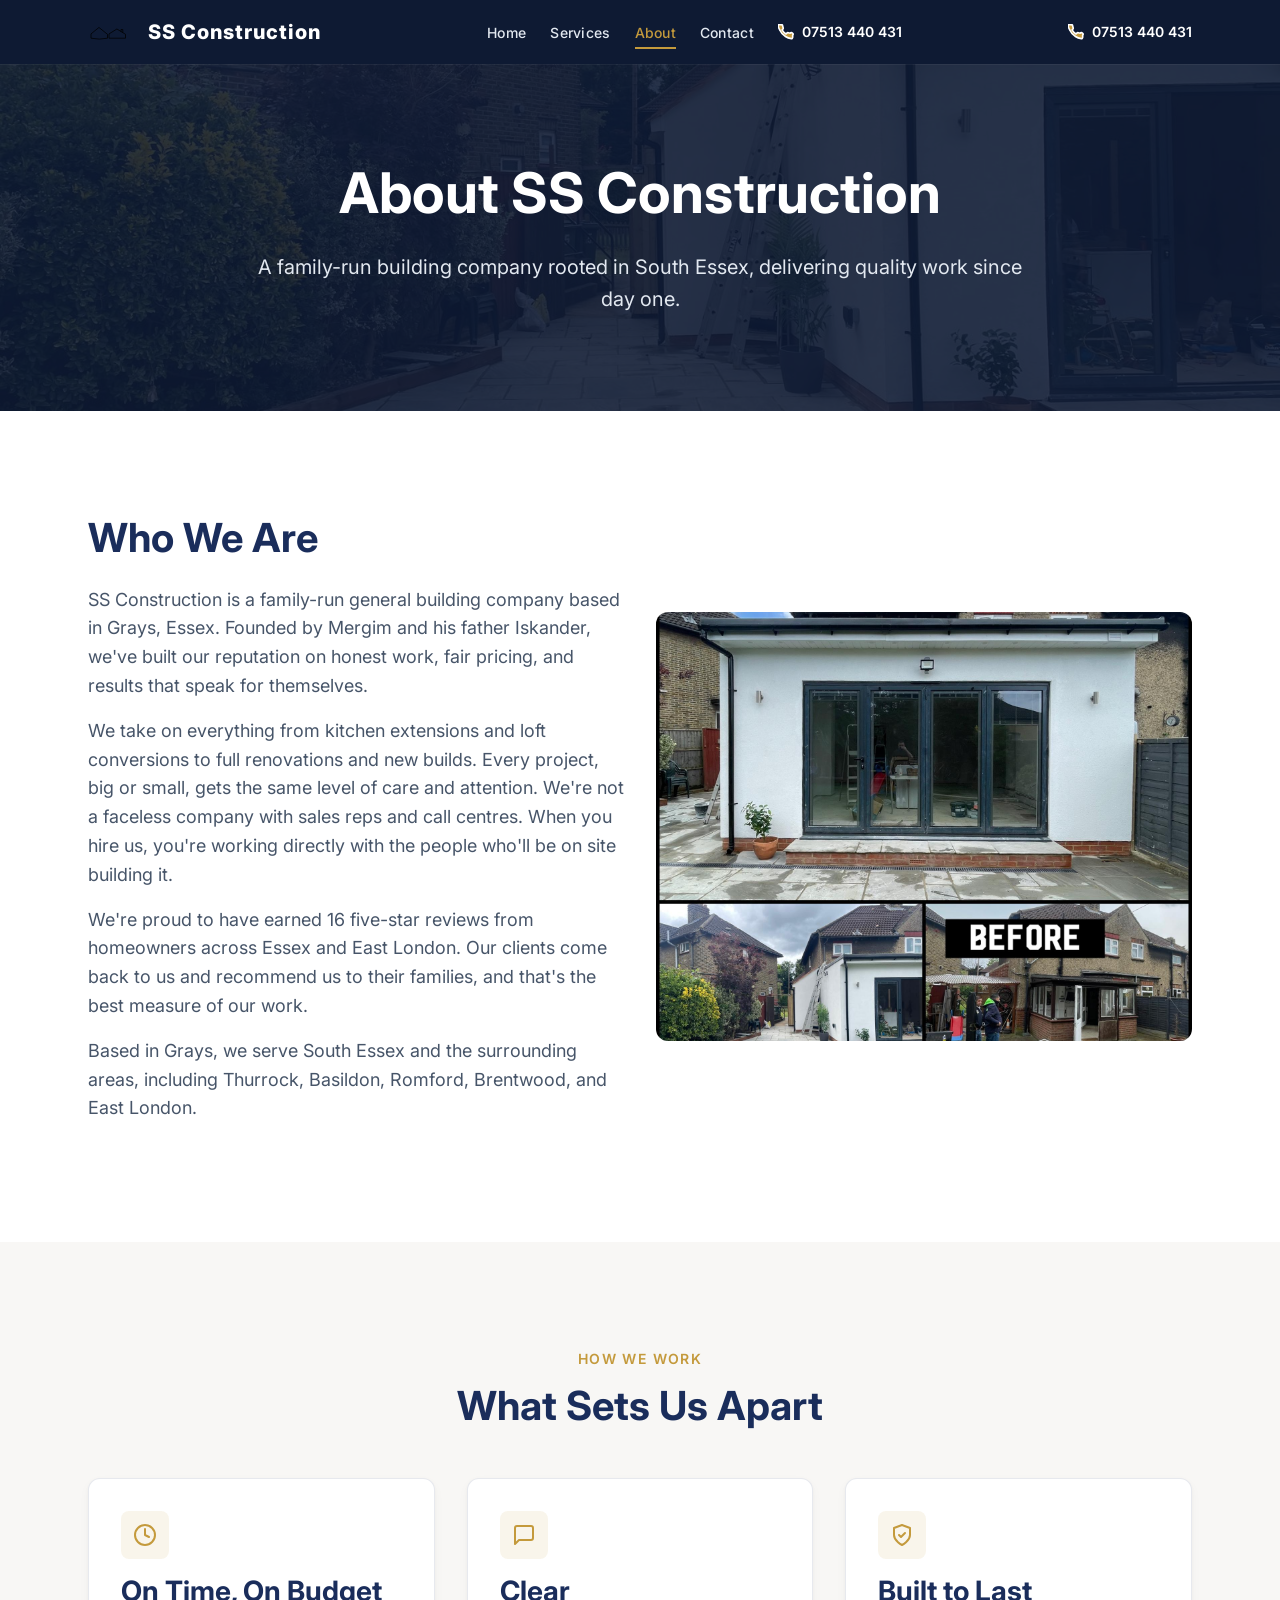
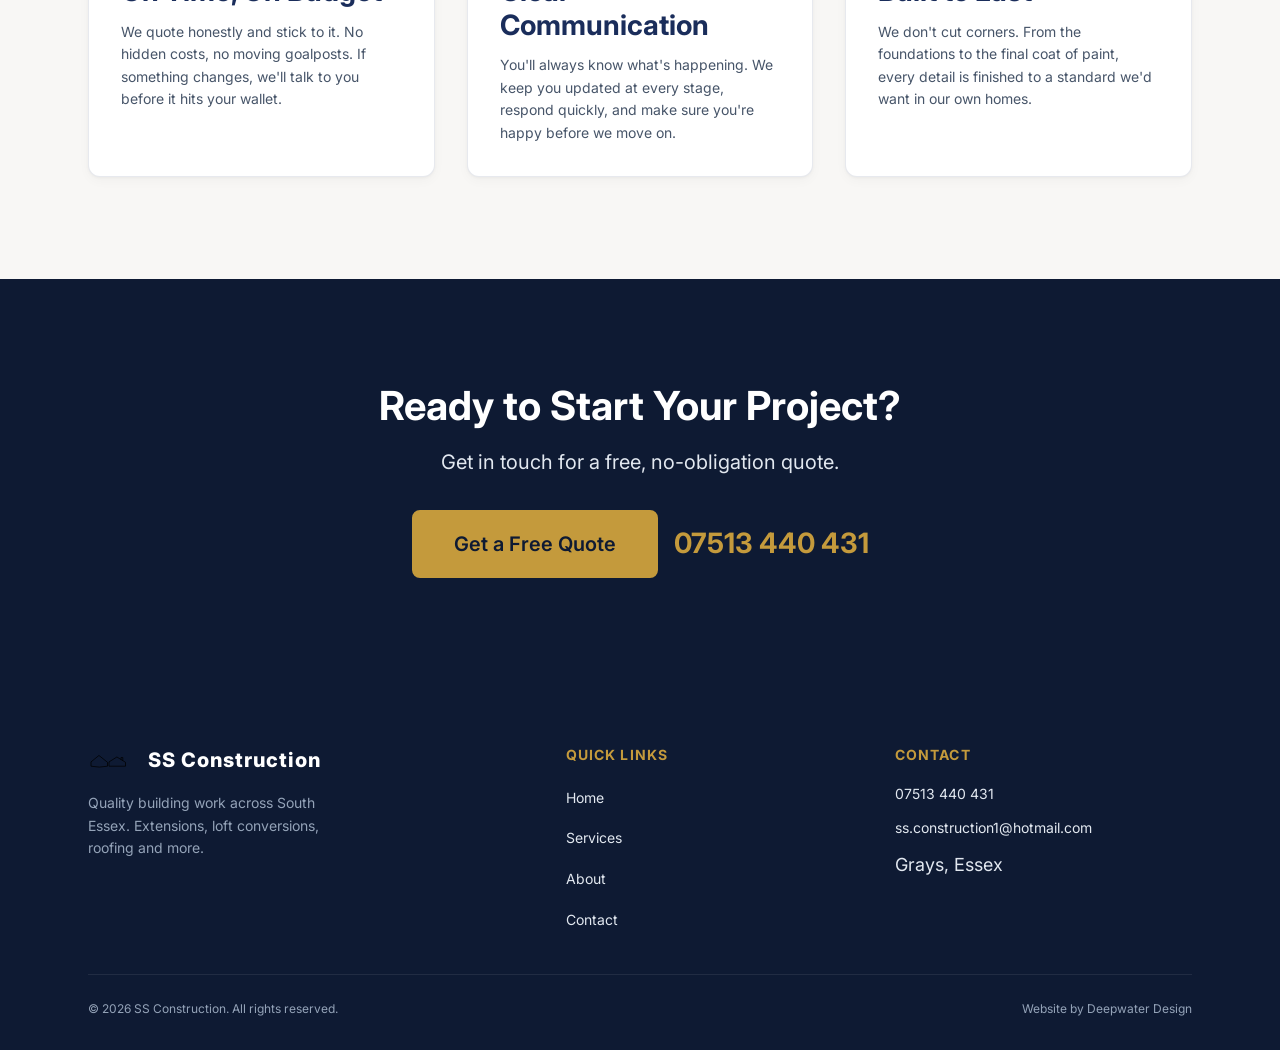
==== about.html @ 6e7bb0b9 "Initial build: SS Construction Business package site 4-page static site (index, services, about, con" ====
<!DOCTYPE html>
<html lang="en">
<head>
  <meta charset="UTF-8">
  <meta name="viewport" content="width=device-width, initial-scale=1">
  <meta name="description" content="About SS Construction. A family-run building company based in Grays, Essex. Extensions, loft conversions, roofing and more across South Essex.">

  <title>About | SS Construction</title>

  <link rel="canonical" href="https://ssc1.co.uk/about.html">

  <!-- Open Graph -->
  <meta property="og:title" content="About | SS Construction">
  <meta property="og:description" content="A family-run building company based in Grays, Essex. Extensions, loft conversions, roofing and more across South Essex.">
  <meta property="og:image" content="https://ssc1.co.uk/images/og-image.jpg">
  <meta property="og:type" content="website">
  <meta property="og:url" content="https://ssc1.co.uk/about.html">

  <!-- Fonts -->
  <link rel="preconnect" href="https://fonts.googleapis.com">
  <link rel="preconnect" href="https://fonts.gstatic.com" crossorigin>
  <link rel="preload" as="style" href="https://fonts.googleapis.com/css2?family=Inter:wght@400;500;600;700;800&display=swap">
  <link rel="stylesheet" href="https://fonts.googleapis.com/css2?family=Inter:wght@400;500;600;700;800&display=swap" media="print" onload="this.media='all'">
  <noscript><link rel="stylesheet" href="https://fonts.googleapis.com/css2?family=Inter:wght@400;500;600;700;800&display=swap"></noscript>

  <!-- Styles -->
  <link rel="stylesheet" href="css/main.css">

  <!-- GA4: Replace G-XXXXXXXXXX with actual measurement ID -->
  <!-- <script async src="https://www.googletagmanager.com/gtag/js?id=G-XXXXXXXXXX"></script>
  <script>
    window.dataLayer = window.dataLayer || [];
    function gtag(){dataLayer.push(arguments);}
    gtag('js', new Date());
    gtag('config', 'G-XXXXXXXXXX');
  </script> -->
</head>
<body>

  <a href="#main-content" class="skip-link">Skip to main content</a>

  <!-- ===== SITE HEADER ===== -->
  <header class="header header--solid">
    <div class="container">
      <div class="header__inner">
        <a href="index.html" class="logo" aria-label="SS Construction — Home">
          <img src="images/logo.svg" alt="" class="logo__icon" width="48" height="48" decoding="async">
          <span class="logo__text">SS Construction</span>
        </a>

        <nav class="nav" aria-label="Primary">
          <ul class="nav__menu" id="primary-nav">
            <li><a href="index.html" class="nav__link">Home</a></li>
            <li><a href="services.html" class="nav__link">Services</a></li>
            <li><a href="about.html" class="nav__link" aria-current="page">About</a></li>
            <li><a href="contact.html" class="nav__link">Contact</a></li>
            <li class="nav__phone--mobile-item">
              <a href="tel:07513440431" class="nav__phone nav__phone--mobile" aria-label="Call SS Construction">
                <svg aria-hidden="true" width="16" height="16" viewBox="0 0 24 24" fill="none" stroke="currentColor" stroke-width="2.5" stroke-linecap="round" stroke-linejoin="round"><path d="M22 16.92v3a2 2 0 01-2.18 2 19.79 19.79 0 01-8.63-3.07A19.5 19.5 0 013.07 9.8a19.79 19.79 0 01-3.07-8.67A2 2 0 012 .99h3a2 2 0 012 1.72c.127.96.361 1.903.7 2.81a2 2 0 01-.45 2.11L6.09 8.91a16 16 0 006 6l1.27-1.27a2 2 0 012.11-.45c.907.339 1.85.573 2.81.7A2 2 0 0122 16.92z"/></svg>
                07513 440 431
              </a>
            </li>
          </ul>
        </nav>

        <a href="tel:07513440431" class="nav__phone" aria-label="Call SS Construction">
          <svg aria-hidden="true" width="16" height="16" viewBox="0 0 24 24" fill="none" stroke="currentColor" stroke-width="2.5" stroke-linecap="round" stroke-linejoin="round"><path d="M22 16.92v3a2 2 0 01-2.18 2 19.79 19.79 0 01-8.63-3.07A19.5 19.5 0 013.07 9.8a19.79 19.79 0 01-3.07-8.67A2 2 0 012 .99h3a2 2 0 012 1.72c.127.96.361 1.903.7 2.81a2 2 0 01-.45 2.11L6.09 8.91a16 16 0 006 6l1.27-1.27a2 2 0 012.11-.45c.907.339 1.85.573 2.81.7A2 2 0 0122 16.92z"/></svg>
          07513 440 431
        </a>

        <button
          class="nav__toggle"
          aria-expanded="false"
          aria-controls="primary-nav"
          aria-label="Open navigation menu"
        >
          <svg aria-hidden="true" focusable="false" width="24" height="24" viewBox="0 0 24 24">
            <rect y="4"  width="24" height="2" fill="currentColor" rx="1"/>
            <rect y="11" width="24" height="2" fill="currentColor" rx="1"/>
            <rect y="18" width="24" height="2" fill="currentColor" rx="1"/>
          </svg>
        </button>
      </div>
    </div>

    <!-- Mobile overlay -->
    <div class="nav__overlay" aria-hidden="true"></div>
  </header>

  <!-- ===== MAIN CONTENT ===== -->
  <main id="main-content">

    <!-- ===== PAGE HERO ===== -->
    <section class="hero hero--page" style="background-image:url('images/rear-extension.jpg')" aria-labelledby="about-hero-heading">
      <div class="container">
        <div class="hero__content">
          <h1 id="about-hero-heading">About SS Construction</h1>
          <p class="hero__text">A family-run building company rooted in South Essex, delivering quality work since day one.</p>
        </div>
      </div>
    </section>

    <!-- ===== STORY ===== -->
    <section class="section" aria-labelledby="story-heading">
      <div class="container">
        <div class="about-grid">
          <div class="about-grid__text">
            <h2 id="story-heading" data-reveal>Who We Are</h2>
            <!-- PLACEHOLDER COPY: Refine with client once approved -->
            <p>SS Construction is a family-run general building company based in Grays, Essex. Founded by Mergim and his father Iskander, we've built our reputation on honest work, fair pricing, and results that speak for themselves.</p>
            <p>We take on everything from kitchen extensions and loft conversions to full renovations and new builds. Every project, big or small, gets the same level of care and attention. We're not a faceless company with sales reps and call centres. When you hire us, you're working directly with the people who'll be on site building it.</p>
            <p>We're proud to have earned 16 five-star reviews from homeowners across Essex and East London. Our clients come back to us and recommend us to their families, and that's the best measure of our work.</p>
            <p>Based in Grays, we serve South Essex and the surrounding areas, including Thurrock, Basildon, Romford, Brentwood, and East London.</p>
            <!-- END PLACEHOLDER COPY -->
          </div>

          <div class="about-grid__image" data-reveal>
            <img
              src="images/extension-bifold.jpg"
              alt="Rear extension with bifold doors built by SS Construction"
              width="800"
              height="640"
              loading="lazy"
              decoding="async"
            >
          </div>
        </div>
      </div>
    </section>

    <!-- ===== VALUES ===== -->
    <section class="section section--alt" aria-labelledby="values-heading">
      <div class="container">
        <div class="section__header">
          <span class="section__label">How We Work</span>
          <h2 id="values-heading" data-reveal>What Sets Us Apart</h2>
        </div>
        <div class="grid grid--3" data-reveal>
          <!-- Card 1: On Time, On Budget -->
          <div class="card">
            <div class="card__icon">
              <!-- Clock SVG -->
              <svg aria-hidden="true" focusable="false" viewBox="0 0 24 24" fill="none" stroke="currentColor" stroke-width="2" stroke-linecap="round" stroke-linejoin="round">
                <circle cx="12" cy="12" r="10"/>
                <path d="M12 6v6l4 2"/>
              </svg>
            </div>
            <h3>On Time, On Budget</h3>
            <!-- PLACEHOLDER COPY: Refine with client once approved -->
            <p>We quote honestly and stick to it. No hidden costs, no moving goalposts. If something changes, we'll talk to you before it hits your wallet.</p>
            <!-- END PLACEHOLDER COPY -->
          </div>

          <!-- Card 2: Clear Communication -->
          <div class="card">
            <div class="card__icon">
              <!-- Chat bubble SVG -->
              <svg aria-hidden="true" focusable="false" viewBox="0 0 24 24" fill="none" stroke="currentColor" stroke-width="2" stroke-linecap="round" stroke-linejoin="round">
                <path d="M21 15a2 2 0 01-2 2H7l-4 4V5a2 2 0 012-2h14a2 2 0 012 2z"/>
              </svg>
            </div>
            <h3>Clear Communication</h3>
            <!-- PLACEHOLDER COPY: Refine with client once approved -->
            <p>You'll always know what's happening. We keep you updated at every stage, respond quickly, and make sure you're happy before we move on.</p>
            <!-- END PLACEHOLDER COPY -->
          </div>

          <!-- Card 3: Built to Last -->
          <div class="card">
            <div class="card__icon">
              <!-- Shield/check SVG -->
              <svg aria-hidden="true" focusable="false" viewBox="0 0 24 24" fill="none" stroke="currentColor" stroke-width="2" stroke-linecap="round" stroke-linejoin="round">
                <path d="M12 22s8-4 8-10V5l-8-3-8 3v7c0 6 8 10 8 10z"/>
                <path d="M9 12l2 2 4-4"/>
              </svg>
            </div>
            <h3>Built to Last</h3>
            <!-- PLACEHOLDER COPY: Refine with client once approved -->
            <p>We don't cut corners. From the foundations to the final coat of paint, every detail is finished to a standard we'd want in our own homes.</p>
            <!-- END PLACEHOLDER COPY -->
          </div>
        </div>
      </div>
    </section>

    <!-- ===== CTA BAND ===== -->
    <section class="cta-band" aria-labelledby="about-cta-heading">
      <div class="container">
        <h2 id="about-cta-heading" data-reveal>Ready to Start Your Project?</h2>
        <p>Get in touch for a free, no-obligation quote.</p>
        <div class="cta-band__actions">
          <a href="contact.html" class="button button--accent button--lg">Get a Free Quote</a>
          <a href="tel:07513440431" class="cta-band__phone" aria-label="Call SS Construction">07513 440 431</a>
        </div>
      </div>
    </section>

  </main>

  <!-- ===== SITE FOOTER ===== -->
  <footer class="footer">
    <div class="container">
      <div class="footer__grid">
        <div class="footer__brand">
          <a href="index.html" class="logo" aria-label="SS Construction — Home">
            <img src="images/logo.svg" alt="" class="logo__icon" width="48" height="48" decoding="async">
            <span class="logo__text">SS Construction</span>
          </a>
          <p>Quality building work across South Essex. Extensions, loft conversions, roofing and more.</p>
        </div>

        <div>
          <p class="footer__heading">Quick Links</p>
          <nav aria-label="Footer quick links">
            <ul class="footer__links">
              <li><a href="index.html">Home</a></li>
              <li><a href="services.html">Services</a></li>
              <li><a href="about.html">About</a></li>
              <li><a href="contact.html">Contact</a></li>
            </ul>
          </nav>
        </div>

        <div>
          <p class="footer__heading">Contact</p>
          <address>
            <a href="tel:07513440431">07513 440 431</a>
            <a href="mailto:ss.construction1@hotmail.com">ss.construction1@hotmail.com</a>
            <span>Grays, Essex</span>
          </address>
        </div>
      </div>

      <div class="footer__bottom">
        <p>&copy; <time datetime="2026">2026</time> SS Construction. All rights reserved.</p>
        <p>Website by <a href="https://deepwaterdesign.co.uk" target="_blank" rel="noopener">Deepwater Design</a></p>
      </div>
    </div>
  </footer>

  <script type="module" src="js/nav.js"></script>
  <script type="module" src="js/reveal.js"></script>
  <script type="module" src="js/tracking.js"></script>

</body>
</html>
---- css/main.css ----
@layer reset, base, layout, components, utilities;

/* ============================================
   SS Construction — ssc1.co.uk
   Built by Deepwater Design
   Colour palette: navy blue, warm gold, white
   ============================================ */

/* ---------- RESET ---------- */
@layer reset {
  *, *::before, *::after { box-sizing: border-box; }
  * { margin: 0; padding: 0; }
  img, picture, video, svg { display: block; max-width: 100%; }
  input, button, textarea, select { font: inherit; }
  button { cursor: pointer; }
  ul[role="list"] { list-style: none; }
}

/* ---------- BASE ---------- */
@layer base {
  :root {
    /* Brand — navy & gold from client imagery */
    --color-brand-primary:    #1a2d5b;
    --color-brand-accent:     #c49a3c;
    --color-brand-secondary:  #243d6e;

    /* Backgrounds */
    --color-bg:               #ffffff;
    --color-bg-subtle:        #f8f7f5;
    --color-bg-muted:         #f0eeeb;
    --color-bg-dark:          #0e1a33;

    /* Text */
    --color-text:             #0f172a;
    --color-text-muted:       #475569;
    --color-text-subtle:      #94a3b8;
    --color-text-on-dark:     #e2e8f0;
    --color-heading:          #1a2d5b;

    /* UI */
    --color-border:           rgba(26, 45, 91, 0.1);
    --color-border-strong:    rgba(26, 45, 91, 0.2);
    --color-accent:           #c49a3c;
    --color-accent-hover:     #b08832;
    --color-focus-ring:       #c49a3c;
    --color-success:          #15803d;
    --color-error:            #b91c1c;

    /* Spacing — 8pt scale */
    --space-1:  0.25rem;  --space-2:  0.5rem;
    --space-3:  0.75rem;  --space-4:  1rem;
    --space-5:  1.25rem;  --space-6:  1.5rem;
    --space-8:  2rem;     --space-10: 2.5rem;
    --space-12: 3rem;     --space-16: 4rem;
    --space-20: 5rem;     --space-24: 6rem;
    --space-32: 8rem;
    --section-padding: clamp(var(--space-16), 8vw, var(--space-32));

    /* Typography — fluid scale */
    --text-display: clamp(2.5rem, 5vw + 1rem,   4.5rem);
    --text-h1:      clamp(2rem,   4vw + 0.75rem, 3.5rem);
    --text-h2:      clamp(1.5rem, 3vw + 0.5rem,  2.5rem);
    --text-h3:      clamp(1.25rem,2vw + 0.4rem,  1.75rem);
    --text-h4:      clamp(1.1rem, 1vw + 0.5rem,  1.25rem);
    --text-body:    clamp(1rem,   0.5vw + 0.875rem, 1.125rem);
    --text-small:   0.875rem;
    --text-xs:      0.75rem;

    --leading-tight:  1.2;
    --leading-normal: 1.6;

    /* Shape */
    --radius-sm:   0.25rem;
    --radius-md:   0.5rem;
    --radius-lg:   0.75rem;
    --radius-pill: 9999px;

    /* Layout */
    --container-max:   72rem;
    --container-prose: 65ch;
  }

  html {
    scroll-behavior: smooth;
    -webkit-text-size-adjust: 100%;
  }

  body {
    font-family: 'Inter', system-ui, -apple-system, sans-serif;
    font-size: var(--text-body);
    line-height: var(--leading-normal);
    color: var(--color-text);
    background-color: var(--color-bg);
    -webkit-font-smoothing: antialiased;
    -moz-osx-font-smoothing: grayscale;
  }

  h1, h2, h3, h4, h5, h6 {
    color: var(--color-heading);
    line-height: var(--leading-tight);
    font-weight: 700;
  }

  h1 { font-size: var(--text-h1); }
  h2 { font-size: var(--text-h2); }
  h3 { font-size: var(--text-h3); }
  h4 { font-size: var(--text-h4); }

  a {
    color: var(--color-brand-accent);
    text-decoration: none;
    transition: color 0.2s ease;
  }

  a:hover { color: var(--color-accent-hover); }

  a:focus-visible,
  button:focus-visible,
  input:focus-visible,
  select:focus-visible,
  textarea:focus-visible {
    outline: 2px solid var(--color-focus-ring);
    outline-offset: 2px;
  }

  ::selection {
    background-color: var(--color-brand-accent);
    color: var(--color-bg-dark);
  }
}

/* ---------- LAYOUT ---------- */
@layer layout {
  .container {
    width: 100%;
    max-width: var(--container-max);
    margin-inline: auto;
    padding-inline: var(--space-6);
  }

  .grid {
    display: grid;
    gap: var(--space-8);
  }

  .grid--2 {
    grid-template-columns: 1fr;
  }

  .grid--3 {
    grid-template-columns: 1fr;
  }

  .grid--auto {
    grid-template-columns: repeat(auto-fit, minmax(220px, 1fr));
  }

  @media (width >= 48rem) {
    .grid--2 {
      grid-template-columns: 1fr 1fr;
    }

    .grid--3 {
      grid-template-columns: repeat(3, 1fr);
    }
  }
}

/* ---------- COMPONENTS ---------- */
@layer components {

  /* --- Skip link --- */
  .skip-link {
    position: absolute;
    top: -100%;
    left: var(--space-4);
    background: var(--color-brand-accent);
    color: var(--color-bg-dark);
    padding: var(--space-2) var(--space-4);
    border-radius: var(--radius-md);
    font-weight: 600;
    z-index: 1000;
  }

  .skip-link:focus {
    top: var(--space-4);
  }

  /* --- Header / Nav --- */
  .header {
    position: fixed;
    top: 0;
    left: 0;
    right: 0;
    z-index: 100;
    transition: background-color 0.3s ease, box-shadow 0.3s ease;
  }

  .header--solid {
    background-color: var(--color-bg-dark);
    box-shadow: 0 1px 0 rgba(255, 255, 255, 0.05);
  }

  .header--transparent {
    background-color: transparent;
  }

  .header--transparent.is-scrolled,
  .header--transparent:has(.nav__menu.is-open) {
    background-color: var(--color-bg-dark);
    box-shadow: 0 1px 0 rgba(255, 255, 255, 0.05);
  }

  .header__inner {
    display: flex;
    align-items: center;
    justify-content: space-between;
    padding-block: var(--space-4);
    gap: var(--space-6);
  }

  .logo {
    display: flex;
    align-items: center;
    gap: var(--space-3);
    color: var(--color-bg);
    text-decoration: none;
    flex-shrink: 0;
  }

  .logo__icon {
    width: 3rem;
    height: auto;
    color: var(--color-brand-accent);
  }

  .logo__text {
    font-size: var(--text-h4);
    font-weight: 800;
    letter-spacing: 0.05em;
    color: var(--color-bg);
    white-space: nowrap;
  }

  .nav {
    display: flex;
    align-items: center;
    gap: var(--space-6);
  }

  .nav__menu {
    display: flex;
    align-items: center;
    gap: var(--space-6);
  }

  .nav__menu li { list-style: none; }

  .nav__link {
    color: var(--color-text-on-dark);
    font-size: var(--text-small);
    font-weight: 500;
    letter-spacing: 0.02em;
    padding: var(--space-2) 0;
    position: relative;
    text-decoration: none;
    transition: color 0.2s ease;
  }

  .nav__link::after {
    content: '';
    position: absolute;
    bottom: 0;
    left: 0;
    width: 0;
    height: 2px;
    background-color: var(--color-brand-accent);
    transition: width 0.3s ease;
  }

  .nav__link:hover,
  .nav__link[aria-current="page"] {
    color: var(--color-brand-accent);
  }

  .nav__link:hover::after,
  .nav__link[aria-current="page"]::after {
    width: 100%;
  }

  .nav__phone {
    display: none;
    color: var(--color-bg);
    font-weight: 600;
    font-size: var(--text-small);
    text-decoration: none;
    white-space: nowrap;
  }

  @media (width >= 48rem) {
    .nav__phone { display: flex; align-items: center; gap: var(--space-2); }
  }

  .nav__phone svg {
    width: 1rem;
    height: 1rem;
    fill: var(--color-brand-accent);
  }

  .nav__toggle {
    display: flex;
    align-items: center;
    justify-content: center;
    background: none;
    border: none;
    color: var(--color-bg);
    padding: var(--space-2);
    cursor: pointer;
  }

  .nav__toggle svg {
    width: 1.5rem;
    height: 1.5rem;
  }

  @media (width >= 48rem) {
    .nav__toggle { display: none; }
  }

  @media (width < 48rem) {
    .nav__menu {
      position: fixed;
      top: 0;
      right: 0;
      bottom: 0;
      width: min(80vw, 20rem);
      flex-direction: column;
      align-items: flex-start;
      background-color: var(--color-bg-dark);
      padding: var(--space-20) var(--space-8) var(--space-8);
      gap: var(--space-4);
      transform: translateX(100%);
      transition: transform 0.3s ease;
      box-shadow: -4px 0 24px rgba(0, 0, 0, 0.3);
      z-index: 99;
    }

    .nav__menu.is-open {
      transform: translateX(0);
    }

    .nav__link {
      font-size: var(--text-body);
      padding: var(--space-3) 0;
    }

    .nav__menu .nav__phone--mobile {
      display: flex;
      align-items: center;
      gap: var(--space-2);
      color: var(--color-brand-accent);
      font-weight: 600;
      margin-top: auto;
      text-decoration: none;
    }
  }

  .nav__overlay {
    position: fixed;
    inset: 0;
    background-color: rgba(0, 0, 0, 0.5);
    z-index: 98;
    opacity: 0;
    visibility: hidden;
    transition: opacity 0.3s ease, visibility 0.3s ease;
  }

  .nav__overlay.is-visible {
    opacity: 1;
    visibility: visible;
  }

  /* --- Buttons --- */
  .button {
    display: inline-flex;
    align-items: center;
    justify-content: center;
    gap: var(--space-2);
    padding: var(--space-3) var(--space-8);
    font-size: var(--text-body);
    font-weight: 600;
    border: 2px solid transparent;
    border-radius: var(--radius-md);
    text-decoration: none;
    transition: background-color 0.2s ease, color 0.2s ease, border-color 0.2s ease, transform 0.1s ease;
    white-space: nowrap;
  }

  .button:active {
    transform: scale(0.98);
  }

  .button--accent {
    background-color: var(--color-brand-accent);
    color: var(--color-bg-dark);
    border-color: var(--color-brand-accent);
  }

  .button--accent:hover {
    background-color: var(--color-accent-hover);
    border-color: var(--color-accent-hover);
    color: var(--color-bg-dark);
  }

  .button--outline {
    background-color: transparent;
    color: var(--color-bg);
    border-color: var(--color-bg);
  }

  .button--outline:hover {
    background-color: var(--color-bg);
    color: var(--color-bg-dark);
  }

  .button--outline-dark {
    background-color: transparent;
    color: var(--color-brand-primary);
    border-color: var(--color-brand-primary);
  }

  .button--outline-dark:hover {
    background-color: var(--color-brand-primary);
    color: var(--color-bg);
  }

  .button--full {
    width: 100%;
  }

  .button--lg {
    padding: var(--space-4) var(--space-10);
    font-size: var(--text-h4);
  }

  /* --- Hero --- */
  .hero {
    position: relative;
    padding: calc(var(--space-32) + var(--space-16)) 0 var(--space-32);
    background-color: var(--color-bg-dark);
    background-size: cover;
    background-position: center;
    overflow: hidden;
  }

  .hero::before {
    content: '';
    position: absolute;
    inset: 0;
    background: linear-gradient(
      to right,
      rgba(14, 26, 51, 0.92) 0%,
      rgba(14, 26, 51, 0.75) 50%,
      rgba(14, 26, 51, 0.5) 100%
    );
    z-index: 1;
  }

  .hero__content {
    position: relative;
    z-index: 2;
    max-width: 38rem;
  }

  .hero__label {
    display: inline-block;
    font-size: var(--text-small);
    font-weight: 600;
    letter-spacing: 0.1em;
    text-transform: uppercase;
    color: var(--color-brand-accent);
    margin-bottom: var(--space-4);
  }

  .hero h1 {
    color: var(--color-bg);
    margin-bottom: var(--space-6);
  }

  .hero__text {
    color: var(--color-text-on-dark);
    font-size: var(--text-h4);
    margin-bottom: var(--space-8);
    max-width: var(--container-prose);
  }

  .hero__buttons {
    display: flex;
    flex-wrap: wrap;
    gap: var(--space-4);
    margin-bottom: var(--space-10);
  }

  .hero__trust {
    display: flex;
    flex-wrap: wrap;
    gap: var(--space-6);
  }

  .hero__trust-item {
    display: flex;
    align-items: center;
    gap: var(--space-2);
    color: var(--color-text-on-dark);
    font-size: var(--text-small);
    font-weight: 500;
  }

  .hero__trust-item svg {
    width: 1.25rem;
    height: 1.25rem;
    flex-shrink: 0;
    color: var(--color-brand-accent);
  }

  /* --- Page hero (inner pages) --- */
  .hero--page {
    padding: calc(var(--space-24) + var(--space-16)) 0 var(--space-16);
    text-align: center;
  }

  .hero--page::before {
    background: rgba(14, 26, 51, 0.88);
  }

  .hero--page .hero__content {
    max-width: 48rem;
    margin-inline: auto;
  }

  .hero--page .hero__text {
    margin-inline: auto;
  }

  /* --- Section shared --- */
  .section {
    padding-block: var(--section-padding);
  }

  .section--alt {
    background-color: var(--color-bg-subtle);
  }

  .section--dark {
    background-color: var(--color-bg-dark);
    color: var(--color-text-on-dark);
  }

  .section--dark h2,
  .section--dark h3 {
    color: var(--color-bg);
  }

  .section__header {
    text-align: center;
    max-width: 40rem;
    margin-inline: auto;
    margin-bottom: var(--space-12);
  }

  .section__header p {
    color: var(--color-text-muted);
    margin-top: var(--space-4);
    font-size: var(--text-h4);
  }

  .section--dark .section__header p {
    color: var(--color-text-on-dark);
  }

  .section__label {
    display: inline-block;
    font-size: var(--text-small);
    font-weight: 600;
    letter-spacing: 0.1em;
    text-transform: uppercase;
    color: var(--color-brand-accent);
    margin-bottom: var(--space-3);
  }

  /* --- Cards --- */
  .card {
    background-color: var(--color-bg);
    border-radius: var(--radius-lg);
    padding: var(--space-8);
    box-shadow: 0 1px 3px rgba(0, 0, 0, 0.04), 0 4px 12px rgba(0, 0, 0, 0.03);
    border: 1px solid var(--color-border);
    transition: box-shadow 0.2s ease, transform 0.2s ease;
  }

  .card:hover {
    box-shadow: 0 4px 16px rgba(0, 0, 0, 0.08);
    transform: translateY(-2px);
  }

  .card__icon {
    width: 3rem;
    height: 3rem;
    display: flex;
    align-items: center;
    justify-content: center;
    background-color: rgba(196, 154, 60, 0.1);
    border-radius: var(--radius-md);
    margin-bottom: var(--space-4);
    color: var(--color-brand-accent);
  }

  .card__icon svg {
    width: 1.5rem;
    height: 1.5rem;
  }

  .card h3 {
    margin-bottom: var(--space-3);
  }

  .card p {
    color: var(--color-text-muted);
    font-size: var(--text-small);
    line-height: var(--leading-normal);
  }

  /* --- Service cards (linked) --- */
  .service-card {
    text-decoration: none;
    color: inherit;
    display: block;
  }

  .service-card:hover .card {
    border-color: var(--color-brand-accent);
  }

  /* --- Service detail (services page alternating) --- */
  .service-detail {
    display: grid;
    grid-template-columns: 1fr;
    gap: var(--space-8);
    align-items: center;
  }

  .service-detail:nth-child(even) .service-detail__image {
    order: -1;
  }

  @media (width >= 48rem) {
    .service-detail {
      grid-template-columns: 1fr 1fr;
    }

    .service-detail:nth-child(even) .service-detail__image {
      order: 1;
    }

    .service-detail:nth-child(even) .service-detail__content {
      order: 0;
    }
  }

  .service-detail__image {
    border-radius: var(--radius-lg);
    overflow: hidden;
    aspect-ratio: 4 / 3;
  }

  .service-detail__image img {
    width: 100%;
    height: 100%;
    object-fit: cover;
  }

  .service-detail__content h2 {
    margin-bottom: var(--space-4);
  }

  .service-detail__content p {
    color: var(--color-text-muted);
    margin-bottom: var(--space-4);
  }

  .service-detail__content p:last-of-type {
    margin-bottom: var(--space-6);
  }

  /* --- About two-col --- */
  .about-grid {
    display: grid;
    grid-template-columns: 1fr;
    gap: var(--space-8);
    align-items: center;
  }

  @media (width >= 48rem) {
    .about-grid {
      grid-template-columns: 1fr 1fr;
    }
  }

  .about-grid__image {
    border-radius: var(--radius-lg);
    overflow: hidden;
    aspect-ratio: 5 / 4;
  }

  .about-grid__image img {
    width: 100%;
    height: 100%;
    object-fit: cover;
  }

  .about-grid__text h2 {
    margin-bottom: var(--space-6);
  }

  .about-grid__text p {
    color: var(--color-text-muted);
    margin-bottom: var(--space-4);
  }

  /* --- Areas section --- */
  .areas-grid {
    display: grid;
    grid-template-columns: 1fr;
    gap: var(--space-8);
  }

  @media (width >= 48rem) {
    .areas-grid {
      grid-template-columns: 1fr 1fr;
    }
  }

  .areas-grid__map {
    border-radius: var(--radius-lg);
    overflow: hidden;
    min-height: 400px;
  }

  .areas-grid__map iframe {
    width: 100%;
    height: 100%;
    min-height: 400px;
    border: none;
  }

  .areas-grid__content h2 {
    margin-bottom: var(--space-4);
  }

  .areas-grid__content p {
    color: var(--color-text-muted);
    margin-bottom: var(--space-6);
  }

  .area-list {
    display: grid;
    grid-template-columns: 1fr 1fr;
    gap: var(--space-2) var(--space-6);
    list-style: none;
    padding: 0;
  }

  .area-list li {
    position: relative;
    padding-left: var(--space-5);
    color: var(--color-text);
    font-size: var(--text-small);
  }

  .area-list li::before {
    content: '';
    position: absolute;
    left: 0;
    top: 0.5em;
    width: 6px;
    height: 6px;
    border-radius: 50%;
    background-color: var(--color-brand-accent);
  }

  /* --- CTA Band --- */
  .cta-band {
    padding-block: var(--section-padding);
    background-color: var(--color-bg-dark);
    text-align: center;
  }

  .cta-band h2 {
    color: var(--color-bg);
    margin-bottom: var(--space-4);
  }

  .cta-band p {
    color: var(--color-text-on-dark);
    font-size: var(--text-h4);
    margin-bottom: var(--space-8);
    max-width: 36rem;
    margin-inline: auto;
  }

  .cta-band__actions {
    display: flex;
    flex-wrap: wrap;
    justify-content: center;
    gap: var(--space-4);
    align-items: center;
  }

  .cta-band__phone {
    color: var(--color-brand-accent);
    font-weight: 700;
    font-size: var(--text-h3);
    text-decoration: none;
  }

  .cta-band__phone:hover {
    color: var(--color-bg);
  }

  /* --- Contact form --- */
  .contact-grid {
    display: grid;
    grid-template-columns: 1fr;
    gap: var(--space-10);
  }

  @media (width >= 48rem) {
    .contact-grid {
      grid-template-columns: 1.2fr 0.8fr;
    }
  }

  .contact-form {
    display: flex;
    flex-direction: column;
    gap: var(--space-6);
  }

  .form__field {
    display: flex;
    flex-direction: column;
    gap: var(--space-2);
  }

  .form__field label {
    font-weight: 600;
    font-size: var(--text-small);
    color: var(--color-heading);
  }

  .form__field input,
  .form__field select,
  .form__field textarea {
    padding: var(--space-3) var(--space-4);
    border: 1px solid var(--color-border-strong);
    border-radius: var(--radius-md);
    background-color: var(--color-bg);
    font-size: var(--text-body);
    color: var(--color-text);
    transition: border-color 0.2s ease;
  }

  .form__field input:focus,
  .form__field select:focus,
  .form__field textarea:focus {
    border-color: var(--color-brand-accent);
    outline: 2px solid var(--color-focus-ring);
    outline-offset: 1px;
  }

  .form__field input[aria-invalid="true"],
  .form__field select[aria-invalid="true"],
  .form__field textarea[aria-invalid="true"] {
    border-color: var(--color-error);
  }

  .form__error {
    font-size: var(--text-xs);
    color: var(--color-error);
    min-height: 1rem;
  }

  .form__success {
    background-color: rgba(21, 128, 61, 0.05);
    border: 1px solid var(--color-success);
    border-radius: var(--radius-md);
    padding: var(--space-8);
    text-align: center;
  }

  .form__success p {
    color: var(--color-success);
    font-weight: 600;
    font-size: var(--text-h4);
  }

  /* --- Contact info sidebar --- */
  .contact-info {
    display: flex;
    flex-direction: column;
    gap: var(--space-6);
  }

  .contact-info h2 {
    margin-bottom: var(--space-2);
  }

  .contact-info address {
    font-style: normal;
    display: flex;
    flex-direction: column;
    gap: var(--space-4);
  }

  .contact-info__item {
    display: flex;
    align-items: flex-start;
    gap: var(--space-3);
    color: var(--color-text);
    text-decoration: none;
    transition: color 0.2s ease;
  }

  a.contact-info__item:hover {
    color: var(--color-brand-accent);
  }

  .contact-info__item svg {
    width: 1.25rem;
    height: 1.25rem;
    flex-shrink: 0;
    color: var(--color-brand-accent);
    margin-top: 0.15em;
  }

  .contact-info__note {
    background-color: var(--color-bg-subtle);
    border-radius: var(--radius-md);
    padding: var(--space-6);
    border-left: 3px solid var(--color-brand-accent);
  }

  .contact-info__note p {
    color: var(--color-text-muted);
    font-size: var(--text-small);
  }

  .contact-info__map {
    border-radius: var(--radius-lg);
    overflow: hidden;
    min-height: 250px;
  }

  .contact-info__map iframe {
    width: 100%;
    height: 100%;
    min-height: 250px;
    border: none;
  }

  /* --- Footer --- */
  .footer {
    background-color: var(--color-bg-dark);
    padding-block: var(--space-16) var(--space-8);
    color: var(--color-text-on-dark);
  }

  .footer__grid {
    display: grid;
    grid-template-columns: 1fr;
    gap: var(--space-8);
    margin-bottom: var(--space-10);
  }

  @media (width >= 48rem) {
    .footer__grid {
      grid-template-columns: 1.5fr 1fr 1fr;
    }
  }

  .footer__brand p {
    color: var(--color-text-subtle);
    font-size: var(--text-small);
    margin-top: var(--space-4);
    max-width: 28ch;
  }

  .footer__heading {
    font-size: var(--text-small);
    font-weight: 700;
    letter-spacing: 0.08em;
    text-transform: uppercase;
    color: var(--color-brand-accent);
    margin-bottom: var(--space-4);
  }

  .footer__links {
    list-style: none;
    padding: 0;
    display: flex;
    flex-direction: column;
    gap: var(--space-3);
  }

  .footer__links a {
    color: var(--color-text-on-dark);
    font-size: var(--text-small);
    text-decoration: none;
    transition: color 0.2s ease;
  }

  .footer__links a:hover {
    color: var(--color-brand-accent);
  }

  .footer address {
    font-style: normal;
    display: flex;
    flex-direction: column;
    gap: var(--space-3);
  }

  .footer address a {
    color: var(--color-text-on-dark);
    font-size: var(--text-small);
    text-decoration: none;
  }

  .footer address a:hover {
    color: var(--color-brand-accent);
  }

  .footer__bottom {
    border-top: 1px solid rgba(255, 255, 255, 0.08);
    padding-top: var(--space-6);
    display: flex;
    flex-wrap: wrap;
    justify-content: space-between;
    gap: var(--space-4);
    font-size: var(--text-xs);
    color: var(--color-text-subtle);
  }

  .footer__bottom a {
    color: var(--color-text-subtle);
    text-decoration: none;
  }

  .footer__bottom a:hover {
    color: var(--color-brand-accent);
  }

  /* --- Reveal animations --- */
  @media (prefers-reduced-motion: no-preference) {
    [data-reveal] {
      opacity: 0;
      transform: translateY(24px);
      transition: opacity 0.6s ease-out, transform 0.6s ease-out;
    }

    [data-reveal].is-revealed {
      opacity: 1;
      transform: translateY(0);
    }
  }

  @media (prefers-reduced-motion: reduce) {
    [data-reveal] {
      opacity: 1;
      transform: none;
    }
  }
}

/* ---------- UTILITIES ---------- */
@layer utilities {
  .sr-only {
    position: absolute;
    width: 1px;
    height: 1px;
    padding: 0;
    margin: -1px;
    overflow: hidden;
    clip: rect(0, 0, 0, 0);
    white-space: nowrap;
    border-width: 0;
  }

  .text-accent { color: var(--color-brand-accent); }
  .text-center { text-align: center; }
  .mt-auto { margin-top: auto; }
}
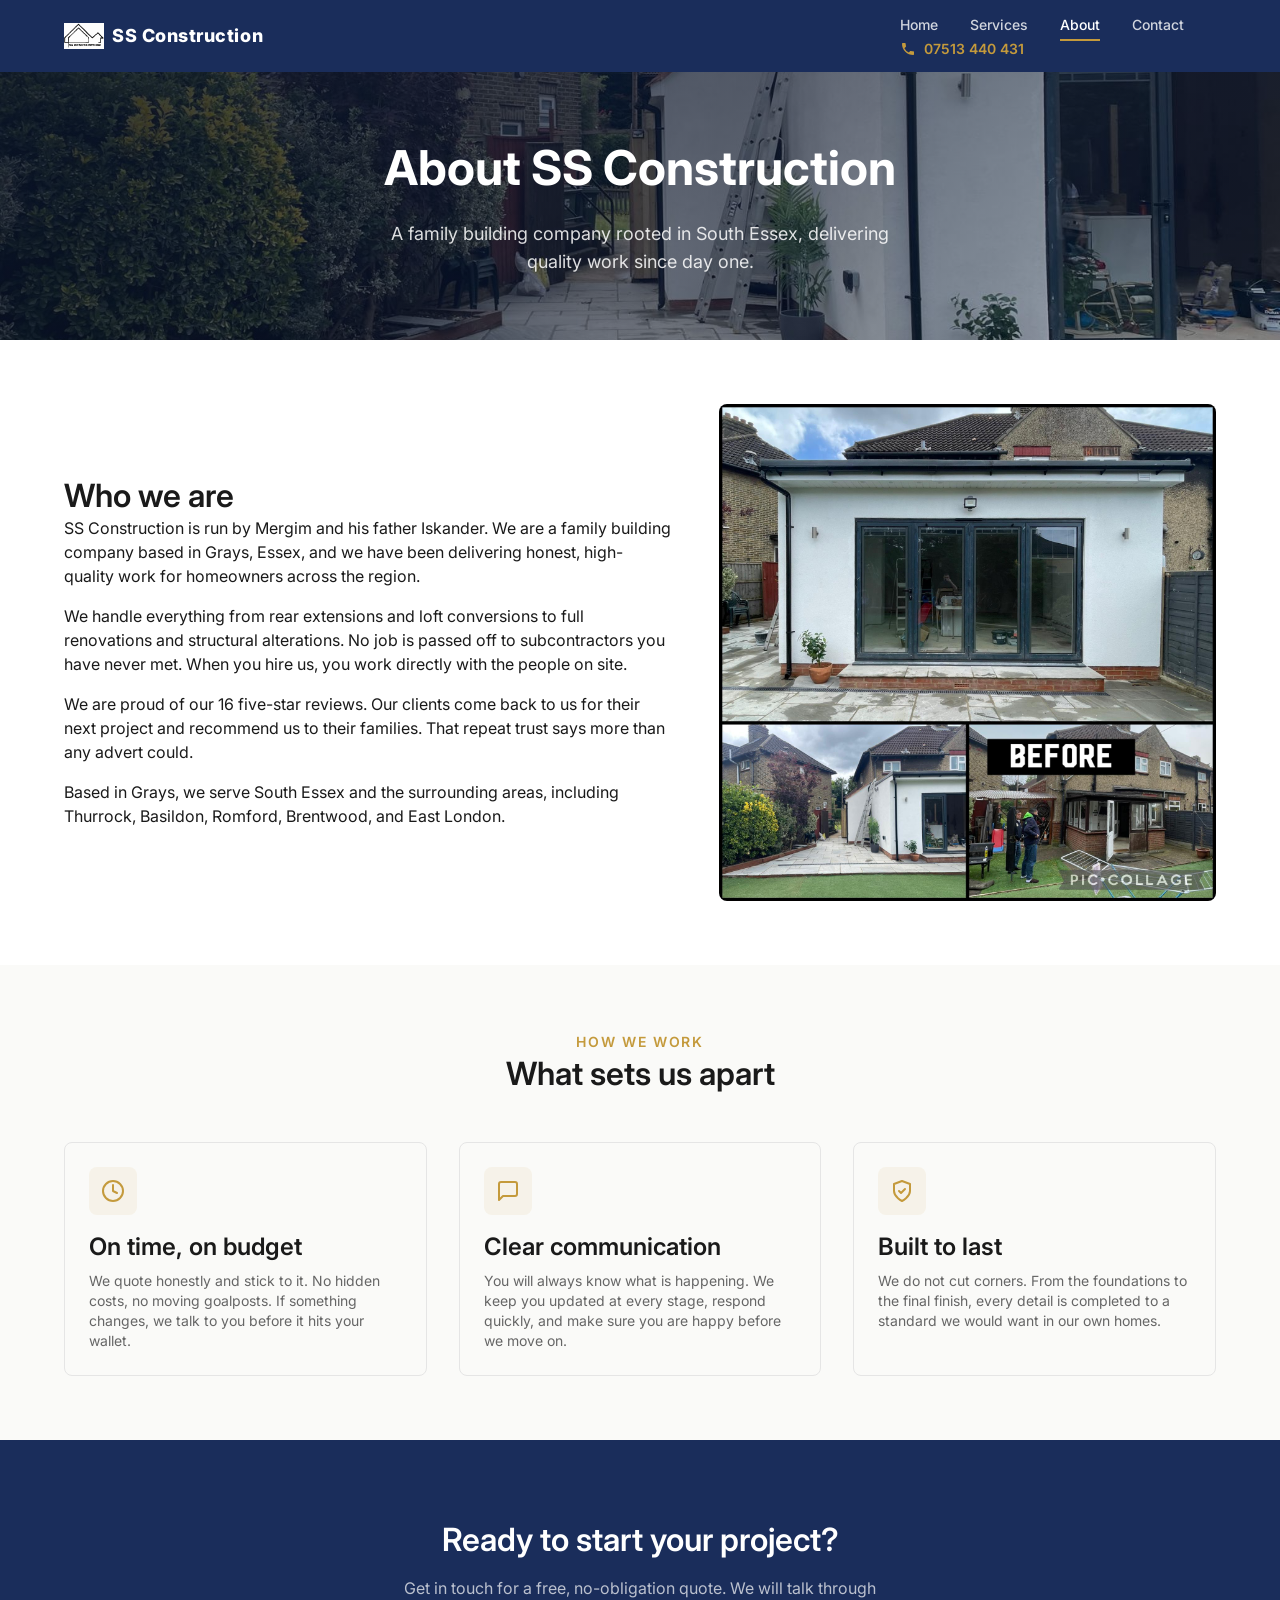
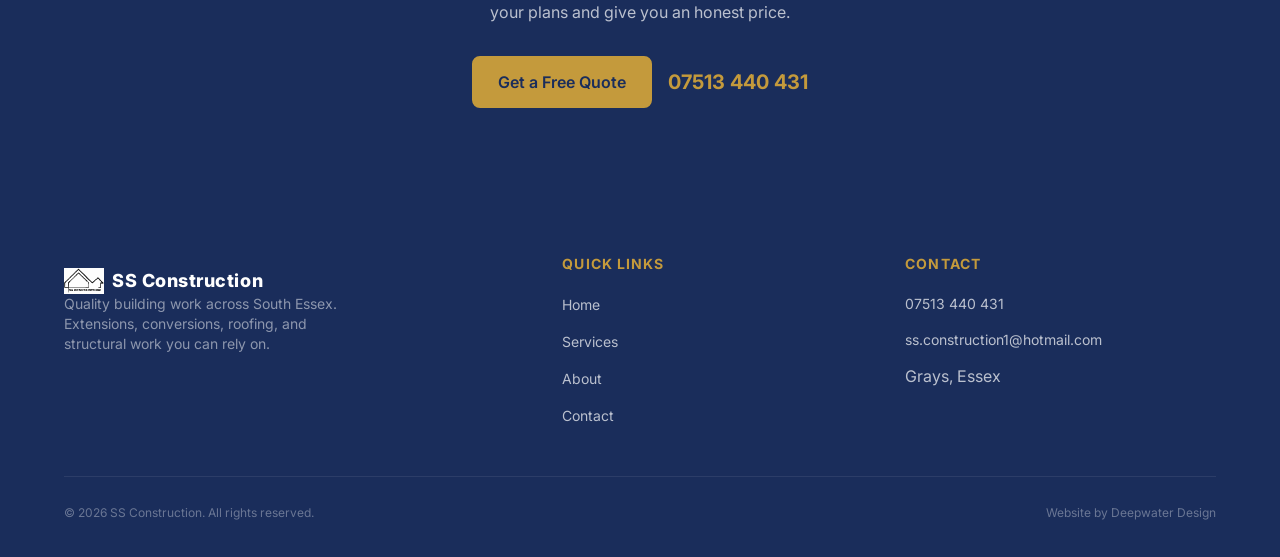
==== commit ae80ca1c: "Rebuild site with UX4G design system — new layout, typography, components Complete redesign followin" ====
--- a/about.html
+++ b/about.html
@@ -1,32 +1,33 @@
 <!DOCTYPE html>
-<html lang="en">
+<html lang="en-GB">
 <head>
-  <meta charset="UTF-8">
+  <meta charset="utf-8">
   <meta name="viewport" content="width=device-width, initial-scale=1">
-  <meta name="description" content="About SS Construction. A family-run building company based in Grays, Essex. Extensions, loft conversions, roofing and more across South Essex.">
-
-  <title>About | SS Construction</title>
-
+  <title>About Us | SS Construction — Family Builders in Grays, Essex</title>
+  <meta name="description" content="SS Construction is a family-run building company in Grays, Essex. Run by Mergim and Iskander, we deliver quality extensions, conversions, and renovations across South Essex.">
+
+  <!-- Canonical -->
   <link rel="canonical" href="https://ssc1.co.uk/about.html">
 
   <!-- Open Graph -->
-  <meta property="og:title" content="About | SS Construction">
-  <meta property="og:description" content="A family-run building company based in Grays, Essex. Extensions, loft conversions, roofing and more across South Essex.">
-  <meta property="og:image" content="https://ssc1.co.uk/images/og-image.jpg">
+  <meta property="og:title" content="About Us | SS Construction">
+  <meta property="og:description" content="Family-run builders in Grays, Essex. Extensions, loft conversions, roofing and renovations across South Essex. 16 five-star reviews.">
+  <meta property="og:url" content="https://ssc1.co.uk/about.html">
   <meta property="og:type" content="website">
-  <meta property="og:url" content="https://ssc1.co.uk/about.html">
-
-  <!-- Fonts -->
+  <meta property="og:image" content="https://ssc1.co.uk/images/rear-extension.jpg">
+  <meta property="og:site_name" content="SS Construction">
+  <meta property="og:locale" content="en_GB">
+
+  <!-- Google Fonts — async -->
   <link rel="preconnect" href="https://fonts.googleapis.com">
   <link rel="preconnect" href="https://fonts.gstatic.com" crossorigin>
-  <link rel="preload" as="style" href="https://fonts.googleapis.com/css2?family=Inter:wght@400;500;600;700;800&display=swap">
   <link rel="stylesheet" href="https://fonts.googleapis.com/css2?family=Inter:wght@400;500;600;700;800&display=swap" media="print" onload="this.media='all'">
   <noscript><link rel="stylesheet" href="https://fonts.googleapis.com/css2?family=Inter:wght@400;500;600;700;800&display=swap"></noscript>
 
   <!-- Styles -->
   <link rel="stylesheet" href="css/main.css">
 
-  <!-- GA4: Replace G-XXXXXXXXXX with actual measurement ID -->
+  <!-- GA4 placeholder -->
   <!-- <script async src="https://www.googletagmanager.com/gtag/js?id=G-XXXXXXXXXX"></script>
   <script>
     window.dataLayer = window.dataLayer || [];
@@ -37,87 +38,75 @@
 </head>
 <body>
 
+  <!-- Skip link -->
   <a href="#main-content" class="skip-link">Skip to main content</a>
 
-  <!-- ===== SITE HEADER ===== -->
-  <header class="header header--solid">
-    <div class="container">
-      <div class="header__inner">
-        <a href="index.html" class="logo" aria-label="SS Construction — Home">
-          <img src="images/logo.svg" alt="" class="logo__icon" width="48" height="48" decoding="async">
-          <span class="logo__text">SS Construction</span>
-        </a>
-
-        <nav class="nav" aria-label="Primary">
-          <ul class="nav__menu" id="primary-nav">
-            <li><a href="index.html" class="nav__link">Home</a></li>
-            <li><a href="services.html" class="nav__link">Services</a></li>
-            <li><a href="about.html" class="nav__link" aria-current="page">About</a></li>
-            <li><a href="contact.html" class="nav__link">Contact</a></li>
-            <li class="nav__phone--mobile-item">
-              <a href="tel:07513440431" class="nav__phone nav__phone--mobile" aria-label="Call SS Construction">
-                <svg aria-hidden="true" width="16" height="16" viewBox="0 0 24 24" fill="none" stroke="currentColor" stroke-width="2.5" stroke-linecap="round" stroke-linejoin="round"><path d="M22 16.92v3a2 2 0 01-2.18 2 19.79 19.79 0 01-8.63-3.07A19.5 19.5 0 013.07 9.8a19.79 19.79 0 01-3.07-8.67A2 2 0 012 .99h3a2 2 0 012 1.72c.127.96.361 1.903.7 2.81a2 2 0 01-.45 2.11L6.09 8.91a16 16 0 006 6l1.27-1.27a2 2 0 012.11-.45c.907.339 1.85.573 2.81.7A2 2 0 0122 16.92z"/></svg>
-                07513 440 431
-              </a>
-            </li>
-          </ul>
-        </nav>
-
-        <a href="tel:07513440431" class="nav__phone" aria-label="Call SS Construction">
-          <svg aria-hidden="true" width="16" height="16" viewBox="0 0 24 24" fill="none" stroke="currentColor" stroke-width="2.5" stroke-linecap="round" stroke-linejoin="round"><path d="M22 16.92v3a2 2 0 01-2.18 2 19.79 19.79 0 01-8.63-3.07A19.5 19.5 0 013.07 9.8a19.79 19.79 0 01-3.07-8.67A2 2 0 012 .99h3a2 2 0 012 1.72c.127.96.361 1.903.7 2.81a2 2 0 01-.45 2.11L6.09 8.91a16 16 0 006 6l1.27-1.27a2 2 0 012.11-.45c.907.339 1.85.573 2.81.7A2 2 0 0122 16.92z"/></svg>
+  <!-- Header -->
+  <header class="header">
+    <div class="container"><div class="header__bar">
+      <a href="index.html" class="logo" aria-label="SS Construction home">
+        <img src="images/logo.svg" alt="" class="logo__icon" width="48" height="48" aria-hidden="true">
+        <span class="logo__text">SS Construction</span>
+      </a>
+
+      <nav class="nav" aria-label="Main navigation">
+        <ul class="nav__links" role="list" id="primary-nav">
+          <li><a href="index.html" class="nav__link">Home</a></li>
+          <li><a href="services.html" class="nav__link">Services</a></li>
+          <li><a href="about.html" class="nav__link" aria-current="page">About</a></li>
+          <li><a href="contact.html" class="nav__link">Contact</a></li>
+          <li>
+            <a href="tel:+447513440431" class="nav__phone nav__phone--mobile" aria-label="Call us on 07513 440 431">
+              <svg xmlns="http://www.w3.org/2000/svg" viewBox="0 0 24 24" fill="currentColor" aria-hidden="true"><path d="M6.62 10.79a15.05 15.05 0 0 0 6.59 6.59l2.2-2.2a1 1 0 0 1 1.01-.24 11.36 11.36 0 0 0 3.58.57 1 1 0 0 1 1 1V20a1 1 0 0 1-1 1A17 17 0 0 1 3 4a1 1 0 0 1 1-1h3.49a1 1 0 0 1 1 1 11.36 11.36 0 0 0 .57 3.58 1 1 0 0 1-.24 1.01l-2.2 2.2Z"/></svg>
+              07513 440 431
+            </a>
+          </li>
+        </ul>
+
+        <a href="tel:+447513440431" class="nav__phone" aria-label="Call us on 07513 440 431">
+          <svg xmlns="http://www.w3.org/2000/svg" viewBox="0 0 24 24" fill="currentColor" aria-hidden="true"><path d="M6.62 10.79a15.05 15.05 0 0 0 6.59 6.59l2.2-2.2a1 1 0 0 1 1.01-.24 11.36 11.36 0 0 0 3.58.57 1 1 0 0 1 1 1V20a1 1 0 0 1-1 1A17 17 0 0 1 3 4a1 1 0 0 1 1-1h3.49a1 1 0 0 1 1 1 11.36 11.36 0 0 0 .57 3.58 1 1 0 0 1-.24 1.01l-2.2 2.2Z"/></svg>
           07513 440 431
         </a>
 
-        <button
-          class="nav__toggle"
-          aria-expanded="false"
-          aria-controls="primary-nav"
-          aria-label="Open navigation menu"
-        >
-          <svg aria-hidden="true" focusable="false" width="24" height="24" viewBox="0 0 24 24">
-            <rect y="4"  width="24" height="2" fill="currentColor" rx="1"/>
-            <rect y="11" width="24" height="2" fill="currentColor" rx="1"/>
-            <rect y="18" width="24" height="2" fill="currentColor" rx="1"/>
-          </svg>
+        <button class="nav__toggle" aria-expanded="false" aria-controls="primary-nav" aria-label="Open menu">
+          <svg xmlns="http://www.w3.org/2000/svg" viewBox="0 0 24 24" fill="none" stroke="currentColor" stroke-width="2" stroke-linecap="round" aria-hidden="true"><line x1="3" y1="6" x2="21" y2="6"/><line x1="3" y1="12" x2="21" y2="12"/><line x1="3" y1="18" x2="21" y2="18"/></svg>
         </button>
-      </div>
-    </div>
-
-    <!-- Mobile overlay -->
+      </nav>
+    </div></div>
+
     <div class="nav__overlay" aria-hidden="true"></div>
   </header>
 
-  <!-- ===== MAIN CONTENT ===== -->
+  <!-- Main content -->
   <main id="main-content">
 
-    <!-- ===== PAGE HERO ===== -->
-    <section class="hero hero--page" style="background-image:url('images/rear-extension.jpg')" aria-labelledby="about-hero-heading">
-      <div class="container">
-        <div class="hero__content">
-          <h1 id="about-hero-heading">About SS Construction</h1>
-          <p class="hero__text">A family-run building company rooted in South Essex, delivering quality work since day one.</p>
-        </div>
-      </div>
-    </section>
-
-    <!-- ===== STORY ===== -->
+    <!-- Page hero -->
+    <section class="hero hero--page" style="background-image: url('images/rear-extension.jpg');" aria-labelledby="about-hero-heading">
+      <div class="hero__inner container">
+        <h1 id="about-hero-heading">About SS Construction</h1>
+        <p class="hero__sub">A family building company rooted in South Essex, delivering quality work since day one.</p>
+      </div>
+    </section>
+
+    <!-- Story -->
     <section class="section" aria-labelledby="story-heading">
       <div class="container">
-        <div class="about-grid">
-          <div class="about-grid__text">
-            <h2 id="story-heading" data-reveal>Who We Are</h2>
-            <!-- PLACEHOLDER COPY: Refine with client once approved -->
-            <p>SS Construction is a family-run general building company based in Grays, Essex. Founded by Mergim and his father Iskander, we've built our reputation on honest work, fair pricing, and results that speak for themselves.</p>
-            <p>We take on everything from kitchen extensions and loft conversions to full renovations and new builds. Every project, big or small, gets the same level of care and attention. We're not a faceless company with sales reps and call centres. When you hire us, you're working directly with the people who'll be on site building it.</p>
-            <p>We're proud to have earned 16 five-star reviews from homeowners across Essex and East London. Our clients come back to us and recommend us to their families, and that's the best measure of our work.</p>
+        <div class="about-split">
+          <div class="prose">
+            <h2 id="story-heading" data-reveal>Who we are</h2>
+            <!-- PLACEHOLDER COPY -->
+            <p>SS Construction is run by Mergim and his father Iskander. We are a family building company based in Grays, Essex, and we have been delivering honest, high-quality work for homeowners across the region.</p>
+            <!-- PLACEHOLDER COPY -->
+            <p>We handle everything from rear extensions and loft conversions to full renovations and structural alterations. No job is passed off to subcontractors you have never met. When you hire us, you work directly with the people on site.</p>
+            <!-- PLACEHOLDER COPY -->
+            <p>We are proud of our 16 five-star reviews. Our clients come back to us for their next project and recommend us to their families. That repeat trust says more than any advert could.</p>
+            <!-- PLACEHOLDER COPY -->
             <p>Based in Grays, we serve South Essex and the surrounding areas, including Thurrock, Basildon, Romford, Brentwood, and East London.</p>
-            <!-- END PLACEHOLDER COPY -->
-          </div>
-
-          <div class="about-grid__image" data-reveal>
+          </div>
+          <div class="about-split__img">
             <img
               src="images/extension-bifold.jpg"
-              alt="Rear extension with bifold doors built by SS Construction"
+              alt="Completed rear extension with bifold doors built by SS Construction"
               width="800"
               height="640"
               loading="lazy"
@@ -128,91 +117,85 @@
       </div>
     </section>
 
-    <!-- ===== VALUES ===== -->
-    <section class="section section--alt" aria-labelledby="values-heading">
+    <!-- Values -->
+    <section class="section section--warm" aria-labelledby="values-heading">
       <div class="container">
-        <div class="section__header">
-          <span class="section__label">How We Work</span>
-          <h2 id="values-heading" data-reveal>What Sets Us Apart</h2>
-        </div>
-        <div class="grid grid--3" data-reveal>
-          <!-- Card 1: On Time, On Budget -->
-          <div class="card">
-            <div class="card__icon">
+        <div class="section__head--center">
+          <span class="section__eyebrow">How we work</span>
+          <h2 id="values-heading" data-reveal>What sets us apart</h2>
+        </div>
+        <div class="features" data-reveal>
+          <div class="feature">
+            <div class="feature__icon">
               <!-- Clock SVG -->
-              <svg aria-hidden="true" focusable="false" viewBox="0 0 24 24" fill="none" stroke="currentColor" stroke-width="2" stroke-linecap="round" stroke-linejoin="round">
+              <svg aria-hidden="true" viewBox="0 0 24 24" fill="none" stroke="currentColor" stroke-width="2" stroke-linecap="round" stroke-linejoin="round">
                 <circle cx="12" cy="12" r="10"/>
                 <path d="M12 6v6l4 2"/>
               </svg>
             </div>
-            <h3>On Time, On Budget</h3>
-            <!-- PLACEHOLDER COPY: Refine with client once approved -->
-            <p>We quote honestly and stick to it. No hidden costs, no moving goalposts. If something changes, we'll talk to you before it hits your wallet.</p>
-            <!-- END PLACEHOLDER COPY -->
-          </div>
-
-          <!-- Card 2: Clear Communication -->
-          <div class="card">
-            <div class="card__icon">
-              <!-- Chat bubble SVG -->
-              <svg aria-hidden="true" focusable="false" viewBox="0 0 24 24" fill="none" stroke="currentColor" stroke-width="2" stroke-linecap="round" stroke-linejoin="round">
+            <h3>On time, on budget</h3>
+            <!-- PLACEHOLDER COPY -->
+            <p>We quote honestly and stick to it. No hidden costs, no moving goalposts. If something changes, we talk to you before it hits your wallet.</p>
+          </div>
+
+          <div class="feature">
+            <div class="feature__icon">
+              <!-- Chat SVG -->
+              <svg aria-hidden="true" viewBox="0 0 24 24" fill="none" stroke="currentColor" stroke-width="2" stroke-linecap="round" stroke-linejoin="round">
                 <path d="M21 15a2 2 0 01-2 2H7l-4 4V5a2 2 0 012-2h14a2 2 0 012 2z"/>
               </svg>
             </div>
-            <h3>Clear Communication</h3>
-            <!-- PLACEHOLDER COPY: Refine with client once approved -->
-            <p>You'll always know what's happening. We keep you updated at every stage, respond quickly, and make sure you're happy before we move on.</p>
-            <!-- END PLACEHOLDER COPY -->
-          </div>
-
-          <!-- Card 3: Built to Last -->
-          <div class="card">
-            <div class="card__icon">
-              <!-- Shield/check SVG -->
-              <svg aria-hidden="true" focusable="false" viewBox="0 0 24 24" fill="none" stroke="currentColor" stroke-width="2" stroke-linecap="round" stroke-linejoin="round">
+            <h3>Clear communication</h3>
+            <!-- PLACEHOLDER COPY -->
+            <p>You will always know what is happening. We keep you updated at every stage, respond quickly, and make sure you are happy before we move on.</p>
+          </div>
+
+          <div class="feature">
+            <div class="feature__icon">
+              <!-- Shield SVG -->
+              <svg aria-hidden="true" viewBox="0 0 24 24" fill="none" stroke="currentColor" stroke-width="2" stroke-linecap="round" stroke-linejoin="round">
                 <path d="M12 22s8-4 8-10V5l-8-3-8 3v7c0 6 8 10 8 10z"/>
                 <path d="M9 12l2 2 4-4"/>
               </svg>
             </div>
-            <h3>Built to Last</h3>
-            <!-- PLACEHOLDER COPY: Refine with client once approved -->
-            <p>We don't cut corners. From the foundations to the final coat of paint, every detail is finished to a standard we'd want in our own homes.</p>
-            <!-- END PLACEHOLDER COPY -->
-          </div>
-        </div>
-      </div>
-    </section>
-
-    <!-- ===== CTA BAND ===== -->
-    <section class="cta-band" aria-labelledby="about-cta-heading">
+            <h3>Built to last</h3>
+            <!-- PLACEHOLDER COPY -->
+            <p>We do not cut corners. From the foundations to the final finish, every detail is completed to a standard we would want in our own homes.</p>
+          </div>
+        </div>
+      </div>
+    </section>
+
+    <!-- CTA -->
+    <section class="cta" aria-labelledby="about-cta-heading">
       <div class="container">
-        <h2 id="about-cta-heading" data-reveal>Ready to Start Your Project?</h2>
-        <p>Get in touch for a free, no-obligation quote.</p>
-        <div class="cta-band__actions">
-          <a href="contact.html" class="button button--accent button--lg">Get a Free Quote</a>
-          <a href="tel:07513440431" class="cta-band__phone" aria-label="Call SS Construction">07513 440 431</a>
+        <h2 id="about-cta-heading" data-reveal>Ready to start your project?</h2>
+        <p>Get in touch for a free, no-obligation quote. We will talk through your plans and give you an honest price.</p>
+        <div class="cta__actions">
+          <a href="contact.html" class="btn btn--primary">Get a Free Quote</a>
+          <a href="tel:+447513440431" class="cta__phone" aria-label="Call SS Construction on 07513 440 431">07513 440 431</a>
         </div>
       </div>
     </section>
 
   </main>
 
-  <!-- ===== SITE FOOTER ===== -->
+  <!-- Footer -->
   <footer class="footer">
     <div class="container">
       <div class="footer__grid">
-        <div class="footer__brand">
-          <a href="index.html" class="logo" aria-label="SS Construction — Home">
-            <img src="images/logo.svg" alt="" class="logo__icon" width="48" height="48" decoding="async">
+        <div class="footer__about">
+          <a href="index.html" class="logo" aria-label="SS Construction home">
+            <img src="images/logo.svg" alt="" class="logo__icon" width="48" height="48" aria-hidden="true">
             <span class="logo__text">SS Construction</span>
           </a>
-          <p>Quality building work across South Essex. Extensions, loft conversions, roofing and more.</p>
+          <p>Quality building work across South Essex. Extensions, conversions, roofing, and structural work you can rely on.</p>
         </div>
 
         <div>
           <p class="footer__heading">Quick Links</p>
-          <nav aria-label="Footer quick links">
-            <ul class="footer__links">
+          <nav aria-label="Footer navigation">
+            <ul class="footer__nav" role="list">
               <li><a href="index.html">Home</a></li>
               <li><a href="services.html">Services</a></li>
               <li><a href="about.html">About</a></li>
@@ -224,23 +207,24 @@
         <div>
           <p class="footer__heading">Contact</p>
           <address>
-            <a href="tel:07513440431">07513 440 431</a>
+            <a href="tel:+447513440431">07513 440 431</a>
             <a href="mailto:ss.construction1@hotmail.com">ss.construction1@hotmail.com</a>
             <span>Grays, Essex</span>
           </address>
         </div>
       </div>
 
-      <div class="footer__bottom">
-        <p>&copy; <time datetime="2026">2026</time> SS Construction. All rights reserved.</p>
-        <p>Website by <a href="https://deepwaterdesign.co.uk" target="_blank" rel="noopener">Deepwater Design</a></p>
+      <div class="footer__line">
+        <p>&copy; 2026 SS Construction. All rights reserved.</p>
+        <p>Website by <a href="https://deepwaterdesign.co.uk" target="_blank" rel="noopener noreferrer">Deepwater Design</a></p>
       </div>
     </div>
   </footer>
 
-  <script type="module" src="js/nav.js"></script>
-  <script type="module" src="js/reveal.js"></script>
-  <script type="module" src="js/tracking.js"></script>
+  <!-- Scripts -->
+  <script src="js/nav.js" type="module"></script>
+  <script src="js/reveal.js" type="module"></script>
+  <script src="js/tracking.js" type="module"></script>
 
 </body>
 </html>
--- a/css/main.css
+++ b/css/main.css
@@ -2,8 +2,7 @@
 
 /* ============================================
    SS Construction — ssc1.co.uk
-   Built by Deepwater Design
-   Colour palette: navy blue, warm gold, white
+   UX4G design system — 8px grid, 12-col layout
    ============================================ */
 
 /* ---------- RESET ---------- */
@@ -13,119 +12,82 @@
   img, picture, video, svg { display: block; max-width: 100%; }
   input, button, textarea, select { font: inherit; }
   button { cursor: pointer; }
-  ul[role="list"] { list-style: none; }
+  ul[role="list"], .clean-list { list-style: none; padding: 0; }
 }
 
 /* ---------- BASE ---------- */
 @layer base {
   :root {
-    /* Brand — navy & gold from client imagery */
-    --color-brand-primary:    #1a2d5b;
-    --color-brand-accent:     #c49a3c;
-    --color-brand-secondary:  #243d6e;
-
-    /* Backgrounds */
-    --color-bg:               #ffffff;
-    --color-bg-subtle:        #f8f7f5;
-    --color-bg-muted:         #f0eeeb;
-    --color-bg-dark:          #0e1a33;
-
-    /* Text */
-    --color-text:             #0f172a;
-    --color-text-muted:       #475569;
-    --color-text-subtle:      #94a3b8;
-    --color-text-on-dark:     #e2e8f0;
-    --color-heading:          #1a2d5b;
-
-    /* UI */
-    --color-border:           rgba(26, 45, 91, 0.1);
-    --color-border-strong:    rgba(26, 45, 91, 0.2);
-    --color-accent:           #c49a3c;
-    --color-accent-hover:     #b08832;
-    --color-focus-ring:       #c49a3c;
-    --color-success:          #15803d;
-    --color-error:            #b91c1c;
-
-    /* Spacing — 8pt scale */
-    --space-1:  0.25rem;  --space-2:  0.5rem;
-    --space-3:  0.75rem;  --space-4:  1rem;
-    --space-5:  1.25rem;  --space-6:  1.5rem;
-    --space-8:  2rem;     --space-10: 2.5rem;
-    --space-12: 3rem;     --space-16: 4rem;
-    --space-20: 5rem;     --space-24: 6rem;
-    --space-32: 8rem;
-    --section-padding: clamp(var(--space-16), 8vw, var(--space-32));
-
-    /* Typography — fluid scale */
-    --text-display: clamp(2.5rem, 5vw + 1rem,   4.5rem);
-    --text-h1:      clamp(2rem,   4vw + 0.75rem, 3.5rem);
-    --text-h2:      clamp(1.5rem, 3vw + 0.5rem,  2.5rem);
-    --text-h3:      clamp(1.25rem,2vw + 0.4rem,  1.75rem);
-    --text-h4:      clamp(1.1rem, 1vw + 0.5rem,  1.25rem);
-    --text-body:    clamp(1rem,   0.5vw + 0.875rem, 1.125rem);
-    --text-small:   0.875rem;
-    --text-xs:      0.75rem;
-
-    --leading-tight:  1.2;
-    --leading-normal: 1.6;
-
-    /* Shape */
-    --radius-sm:   0.25rem;
-    --radius-md:   0.5rem;
-    --radius-lg:   0.75rem;
-    --radius-pill: 9999px;
+    /* Brand */
+    --brand: #1a2d5b;
+    --accent: #c49a3c;
+    --accent-hover: #b08832;
+
+    /* Neutral palette */
+    --white: #ffffff;
+    --bg: #ffffff;
+    --bg-warm: #fafaf8;
+    --text: #1a1a1a;
+    --text-muted: #666666;
+    --border: #e5e5e5;
+    --text-on-dark: #f0f0f0;
+
+    /* Functional */
+    --success: #15803d;
+    --error: #b91c1c;
+    --focus: #c49a3c;
+    --overlay: rgba(14, 22, 40, 0.7);
+
+    /* Spacing — strict 8px scale */
+    --s8: 8px;    --s16: 16px;   --s24: 24px;
+    --s32: 32px;  --s40: 40px;   --s48: 48px;
+    --s64: 64px;  --s80: 80px;
 
     /* Layout */
-    --container-max:   72rem;
-    --container-prose: 65ch;
-  }
-
-  html {
-    scroll-behavior: smooth;
-    -webkit-text-size-adjust: 100%;
-  }
+    --container: 1200px;
+    --gutter: 24px;
+    --radius: 8px;
+
+    /* Typography */
+    --font: 'Inter', system-ui, -apple-system, sans-serif;
+    --h1: 48px;  --h1-lh: 56px;
+    --h2: 32px;  --h2-lh: 40px;
+    --h3: 24px;  --h3-lh: 32px;
+    --body: 16px; --body-lh: 24px;
+    --small: 14px; --small-lh: 20px;
+  }
+
+  html { scroll-behavior: smooth; }
 
   body {
-    font-family: 'Inter', system-ui, -apple-system, sans-serif;
-    font-size: var(--text-body);
-    line-height: var(--leading-normal);
-    color: var(--color-text);
-    background-color: var(--color-bg);
+    font-family: var(--font);
+    font-size: var(--body);
+    line-height: var(--body-lh);
+    color: var(--text);
+    background: var(--bg);
     -webkit-font-smoothing: antialiased;
-    -moz-osx-font-smoothing: grayscale;
-  }
-
-  h1, h2, h3, h4, h5, h6 {
-    color: var(--color-heading);
-    line-height: var(--leading-tight);
-    font-weight: 700;
-  }
-
-  h1 { font-size: var(--text-h1); }
-  h2 { font-size: var(--text-h2); }
-  h3 { font-size: var(--text-h3); }
-  h4 { font-size: var(--text-h4); }
-
-  a {
-    color: var(--color-brand-accent);
-    text-decoration: none;
-    transition: color 0.2s ease;
-  }
-
-  a:hover { color: var(--color-accent-hover); }
-
-  a:focus-visible,
-  button:focus-visible,
-  input:focus-visible,
-  select:focus-visible,
-  textarea:focus-visible {
-    outline: 2px solid var(--color-focus-ring);
+  }
+
+  h1 { font-size: var(--h1); line-height: var(--h1-lh); font-weight: 700; }
+  h2 { font-size: var(--h2); line-height: var(--h2-lh); font-weight: 600; }
+  h3 { font-size: var(--h3); line-height: var(--h3-lh); font-weight: 600; }
+
+  @media (max-width: 768px) {
+    :root {
+      --h1: 32px; --h1-lh: 40px;
+      --h2: 24px; --h2-lh: 32px;
+      --h3: 20px; --h3-lh: 28px;
+    }
+  }
+
+  a { color: var(--accent); text-decoration: none; }
+  a:hover { color: var(--accent-hover); }
+
+  ::selection { background: var(--accent); color: var(--white); }
+
+  :focus-visible {
+    outline: 2px solid var(--focus);
     outline-offset: 2px;
-  }
-
-  ::selection {
-    background-color: var(--color-brand-accent);
-    color: var(--color-bg-dark);
   }
 }
 
@@ -133,37 +95,24 @@
 @layer layout {
   .container {
     width: 100%;
-    max-width: var(--container-max);
-    margin-inline: auto;
-    padding-inline: var(--space-6);
-  }
-
-  .grid {
-    display: grid;
-    gap: var(--space-8);
-  }
-
-  .grid--2 {
-    grid-template-columns: 1fr;
-  }
-
-  .grid--3 {
-    grid-template-columns: 1fr;
-  }
-
-  .grid--auto {
-    grid-template-columns: repeat(auto-fit, minmax(220px, 1fr));
-  }
-
-  @media (width >= 48rem) {
-    .grid--2 {
-      grid-template-columns: 1fr 1fr;
-    }
-
-    .grid--3 {
-      grid-template-columns: repeat(3, 1fr);
-    }
-  }
+    max-width: var(--container);
+    margin: 0 auto;
+    padding: 0 var(--gutter);
+  }
+
+  .section {
+    padding: var(--s64) 0;
+  }
+
+  .section--warm { background: var(--bg-warm); }
+  .section--dark { background: var(--brand); color: var(--text-on-dark); }
+
+  @media (max-width: 768px) {
+    .section { padding: var(--s32) 0; }
+  }
+
+  .prose { max-width: 700px; }
+  .prose p + p { margin-top: var(--s16); }
 }
 
 /* ---------- COMPONENTS ---------- */
@@ -173,281 +122,227 @@
   .skip-link {
     position: absolute;
     top: -100%;
-    left: var(--space-4);
-    background: var(--color-brand-accent);
-    color: var(--color-bg-dark);
-    padding: var(--space-2) var(--space-4);
-    border-radius: var(--radius-md);
+    left: var(--s24);
+    background: var(--accent);
+    color: var(--text);
+    padding: var(--s8) var(--s16);
+    border-radius: var(--radius);
     font-weight: 600;
     z-index: 1000;
   }
-
-  .skip-link:focus {
-    top: var(--space-4);
-  }
-
-  /* --- Header / Nav --- */
+  .skip-link:focus { top: var(--s16); }
+
+  /* --- Header --- */
   .header {
     position: fixed;
     top: 0;
     left: 0;
     right: 0;
     z-index: 100;
-    transition: background-color 0.3s ease, box-shadow 0.3s ease;
-  }
-
-  .header--solid {
-    background-color: var(--color-bg-dark);
-    box-shadow: 0 1px 0 rgba(255, 255, 255, 0.05);
-  }
-
-  .header--transparent {
-    background-color: transparent;
-  }
-
-  .header--transparent.is-scrolled,
-  .header--transparent:has(.nav__menu.is-open) {
-    background-color: var(--color-bg-dark);
-    box-shadow: 0 1px 0 rgba(255, 255, 255, 0.05);
-  }
-
-  .header__inner {
+    background: var(--brand);
+    transition: box-shadow 0.3s ease;
+  }
+
+  .header.is-scrolled {
+    box-shadow: 0 1px 8px rgba(0,0,0,0.12);
+  }
+
+  .header--transparent { background: transparent; }
+  .header--transparent.is-scrolled { background: var(--brand); }
+
+  .header__bar {
     display: flex;
     align-items: center;
     justify-content: space-between;
-    padding-block: var(--space-4);
-    gap: var(--space-6);
+    height: 72px;
   }
 
   .logo {
     display: flex;
     align-items: center;
-    gap: var(--space-3);
-    color: var(--color-bg);
+    gap: var(--s8);
     text-decoration: none;
     flex-shrink: 0;
   }
 
-  .logo__icon {
-    width: 3rem;
-    height: auto;
-    color: var(--color-brand-accent);
-  }
+  .logo__icon { width: 40px; height: auto; }
 
   .logo__text {
-    font-size: var(--text-h4);
+    font-size: 18px;
     font-weight: 800;
-    letter-spacing: 0.05em;
-    color: var(--color-bg);
-    white-space: nowrap;
-  }
-
-  .nav {
-    display: flex;
-    align-items: center;
-    gap: var(--space-6);
-  }
-
-  .nav__menu {
-    display: flex;
-    align-items: center;
-    gap: var(--space-6);
-  }
-
-  .nav__menu li { list-style: none; }
+    letter-spacing: 0.03em;
+    color: var(--white);
+  }
+
+  .nav__links {
+    display: flex;
+    align-items: center;
+    gap: var(--s32);
+    list-style: none;
+    padding: 0;
+    margin: 0;
+  }
 
   .nav__link {
-    color: var(--color-text-on-dark);
-    font-size: var(--text-small);
+    color: rgba(255,255,255,0.8);
+    font-size: var(--small);
     font-weight: 500;
-    letter-spacing: 0.02em;
-    padding: var(--space-2) 0;
-    position: relative;
     text-decoration: none;
-    transition: color 0.2s ease;
-  }
-
-  .nav__link::after {
-    content: '';
-    position: absolute;
-    bottom: 0;
-    left: 0;
-    width: 0;
-    height: 2px;
-    background-color: var(--color-brand-accent);
-    transition: width 0.3s ease;
+    padding: var(--s8) 0;
+    transition: color 0.2s;
   }
 
   .nav__link:hover,
   .nav__link[aria-current="page"] {
-    color: var(--color-brand-accent);
-  }
-
-  .nav__link:hover::after,
-  .nav__link[aria-current="page"]::after {
-    width: 100%;
+    color: var(--white);
+  }
+
+  .nav__link[aria-current="page"] {
+    border-bottom: 2px solid var(--accent);
+    padding-bottom: 6px;
   }
 
   .nav__phone {
+    color: var(--accent);
+    font-weight: 600;
+    font-size: var(--small);
+    text-decoration: none;
     display: none;
-    color: var(--color-bg);
-    font-weight: 600;
-    font-size: var(--text-small);
-    text-decoration: none;
+    align-items: center;
+    gap: var(--s8);
     white-space: nowrap;
   }
 
-  @media (width >= 48rem) {
-    .nav__phone { display: flex; align-items: center; gap: var(--space-2); }
-  }
-
-  .nav__phone svg {
-    width: 1rem;
-    height: 1rem;
-    fill: var(--color-brand-accent);
-  }
+  @media (min-width: 769px) {
+    .nav__phone:not(.nav__phone--mobile) { display: flex; }
+  }
+
+  .nav__phone svg { width: 16px; height: 16px; }
 
   .nav__toggle {
-    display: flex;
-    align-items: center;
-    justify-content: center;
+    display: none;
     background: none;
     border: none;
-    color: var(--color-bg);
-    padding: var(--space-2);
-    cursor: pointer;
-  }
-
-  .nav__toggle svg {
-    width: 1.5rem;
-    height: 1.5rem;
-  }
-
-  @media (width >= 48rem) {
-    .nav__toggle { display: none; }
-  }
-
-  @media (width < 48rem) {
-    .nav__menu {
+    color: var(--white);
+    padding: var(--s8);
+  }
+
+  .nav__toggle svg { width: 24px; height: 24px; }
+
+  @media (max-width: 768px) {
+    .nav__links {
       position: fixed;
       top: 0;
       right: 0;
       bottom: 0;
-      width: min(80vw, 20rem);
+      width: min(80vw, 320px);
       flex-direction: column;
       align-items: flex-start;
-      background-color: var(--color-bg-dark);
-      padding: var(--space-20) var(--space-8) var(--space-8);
-      gap: var(--space-4);
+      background: var(--brand);
+      padding: var(--s80) var(--s32) var(--s32);
+      gap: var(--s8);
       transform: translateX(100%);
       transition: transform 0.3s ease;
-      box-shadow: -4px 0 24px rgba(0, 0, 0, 0.3);
+      box-shadow: -4px 0 24px rgba(0,0,0,0.2);
       z-index: 99;
     }
 
-    .nav__menu.is-open {
-      transform: translateX(0);
+    .nav__links.is-open { transform: translateX(0); }
+
+    .nav__link {
+      font-size: var(--body);
+      padding: var(--s8) 0;
+      width: 100%;
     }
 
-    .nav__link {
-      font-size: var(--text-body);
-      padding: var(--space-3) 0;
-    }
-
-    .nav__menu .nav__phone--mobile {
+    .nav__toggle { display: block; }
+
+    .nav__phone--mobile {
       display: flex;
       align-items: center;
-      gap: var(--space-2);
-      color: var(--color-brand-accent);
+      gap: var(--s8);
+      color: var(--accent);
       font-weight: 600;
       margin-top: auto;
-      text-decoration: none;
+      font-size: var(--body);
     }
+
+    .nav__phone--mobile svg { width: 20px; height: 20px; }
   }
 
   .nav__overlay {
     position: fixed;
     inset: 0;
-    background-color: rgba(0, 0, 0, 0.5);
+    background: rgba(0,0,0,0.4);
     z-index: 98;
     opacity: 0;
     visibility: hidden;
-    transition: opacity 0.3s ease, visibility 0.3s ease;
-  }
-
-  .nav__overlay.is-visible {
-    opacity: 1;
-    visibility: visible;
-  }
+    transition: opacity 0.3s, visibility 0.3s;
+  }
+
+  .nav__overlay.is-visible { opacity: 1; visibility: visible; }
 
   /* --- Buttons --- */
-  .button {
+  .btn {
     display: inline-flex;
     align-items: center;
     justify-content: center;
-    gap: var(--space-2);
-    padding: var(--space-3) var(--space-8);
-    font-size: var(--text-body);
+    gap: var(--s8);
+    padding: 12px 24px;
+    font-size: var(--body);
     font-weight: 600;
     border: 2px solid transparent;
-    border-radius: var(--radius-md);
+    border-radius: var(--radius);
     text-decoration: none;
-    transition: background-color 0.2s ease, color 0.2s ease, border-color 0.2s ease, transform 0.1s ease;
-    white-space: nowrap;
-  }
-
-  .button:active {
-    transform: scale(0.98);
-  }
-
-  .button--accent {
-    background-color: var(--color-brand-accent);
-    color: var(--color-bg-dark);
-    border-color: var(--color-brand-accent);
-  }
-
-  .button--accent:hover {
-    background-color: var(--color-accent-hover);
-    border-color: var(--color-accent-hover);
-    color: var(--color-bg-dark);
-  }
-
-  .button--outline {
-    background-color: transparent;
-    color: var(--color-bg);
-    border-color: var(--color-bg);
-  }
-
-  .button--outline:hover {
-    background-color: var(--color-bg);
-    color: var(--color-bg-dark);
-  }
-
-  .button--outline-dark {
-    background-color: transparent;
-    color: var(--color-brand-primary);
-    border-color: var(--color-brand-primary);
-  }
-
-  .button--outline-dark:hover {
-    background-color: var(--color-brand-primary);
-    color: var(--color-bg);
-  }
-
-  .button--full {
-    width: 100%;
-  }
-
-  .button--lg {
-    padding: var(--space-4) var(--space-10);
-    font-size: var(--text-h4);
-  }
+    cursor: pointer;
+    transition: background 0.2s, color 0.2s, border-color 0.2s;
+  }
+
+  .btn:active { transform: scale(0.98); }
+
+  .btn--primary {
+    background: var(--accent);
+    color: var(--brand);
+    border-color: var(--accent);
+  }
+
+  .btn--primary:hover {
+    background: var(--accent-hover);
+    border-color: var(--accent-hover);
+    color: var(--brand);
+  }
+
+  .btn--outline {
+    background: transparent;
+    color: var(--white);
+    border-color: rgba(255,255,255,0.4);
+  }
+
+  .btn--outline:hover {
+    background: var(--white);
+    color: var(--brand);
+    border-color: var(--white);
+  }
+
+  .btn--dark {
+    background: var(--brand);
+    color: var(--white);
+    border-color: var(--brand);
+  }
+
+  .btn--dark:hover {
+    background: transparent;
+    color: var(--brand);
+  }
+
+  .btn--full { width: 100%; }
 
   /* --- Hero --- */
   .hero {
     position: relative;
-    padding: calc(var(--space-32) + var(--space-16)) 0 var(--space-32);
-    background-color: var(--color-bg-dark);
+    min-height: 85vh;
+    display: flex;
+    align-items: center;
     background-size: cover;
     background-position: center;
     overflow: hidden;
@@ -458,645 +353,541 @@
     position: absolute;
     inset: 0;
     background: linear-gradient(
-      to right,
-      rgba(14, 26, 51, 0.92) 0%,
-      rgba(14, 26, 51, 0.75) 50%,
-      rgba(14, 26, 51, 0.5) 100%
+      135deg,
+      rgba(10, 18, 38, 0.88) 0%,
+      rgba(10, 18, 38, 0.55) 60%,
+      rgba(10, 18, 38, 0.3) 100%
     );
+  }
+
+  .hero__inner {
+    position: relative;
     z-index: 1;
-  }
-
-  .hero__content {
-    position: relative;
-    z-index: 2;
-    max-width: 38rem;
-  }
-
-  .hero__label {
+    max-width: 640px;
+    padding: var(--s80) 0 var(--s64);
+  }
+
+  .hero__tag {
     display: inline-block;
-    font-size: var(--text-small);
+    font-size: var(--small);
     font-weight: 600;
-    letter-spacing: 0.1em;
+    letter-spacing: 0.12em;
     text-transform: uppercase;
-    color: var(--color-brand-accent);
-    margin-bottom: var(--space-4);
-  }
-
-  .hero h1 {
-    color: var(--color-bg);
-    margin-bottom: var(--space-6);
-  }
-
-  .hero__text {
-    color: var(--color-text-on-dark);
-    font-size: var(--text-h4);
-    margin-bottom: var(--space-8);
-    max-width: var(--container-prose);
-  }
-
-  .hero__buttons {
+    color: var(--accent);
+    margin-bottom: var(--s16);
+  }
+
+  .hero h1 { color: var(--white); margin-bottom: var(--s24); }
+
+  .hero__sub {
+    color: rgba(255,255,255,0.85);
+    font-size: 18px;
+    line-height: 28px;
+    margin-bottom: var(--s32);
+    max-width: 540px;
+  }
+
+  .hero__cta { display: flex; flex-wrap: wrap; gap: var(--s16); margin-bottom: var(--s40); }
+
+  .hero__proof {
     display: flex;
     flex-wrap: wrap;
-    gap: var(--space-4);
-    margin-bottom: var(--space-10);
-  }
-
-  .hero__trust {
-    display: flex;
-    flex-wrap: wrap;
-    gap: var(--space-6);
-  }
-
-  .hero__trust-item {
-    display: flex;
-    align-items: center;
-    gap: var(--space-2);
-    color: var(--color-text-on-dark);
-    font-size: var(--text-small);
+    gap: var(--s24);
+    list-style: none;
+    padding: 0;
+  }
+
+  .hero__proof li {
+    display: flex;
+    align-items: center;
+    gap: var(--s8);
+    color: rgba(255,255,255,0.75);
+    font-size: var(--small);
     font-weight: 500;
   }
 
-  .hero__trust-item svg {
-    width: 1.25rem;
-    height: 1.25rem;
-    flex-shrink: 0;
-    color: var(--color-brand-accent);
-  }
+  .hero__proof svg { color: var(--accent); flex-shrink: 0; }
 
   /* --- Page hero (inner pages) --- */
   .hero--page {
-    padding: calc(var(--space-24) + var(--space-16)) 0 var(--space-16);
+    min-height: auto;
+    padding: 140px 0 var(--s64);
     text-align: center;
   }
 
-  .hero--page::before {
-    background: rgba(14, 26, 51, 0.88);
-  }
-
-  .hero--page .hero__content {
-    max-width: 48rem;
-    margin-inline: auto;
-  }
-
-  .hero--page .hero__text {
-    margin-inline: auto;
-  }
-
-  /* --- Section shared --- */
-  .section {
-    padding-block: var(--section-padding);
-  }
-
-  .section--alt {
-    background-color: var(--color-bg-subtle);
-  }
-
-  .section--dark {
-    background-color: var(--color-bg-dark);
-    color: var(--color-text-on-dark);
-  }
-
-  .section--dark h2,
-  .section--dark h3 {
-    color: var(--color-bg);
-  }
-
-  .section__header {
+  .hero--page .hero__inner {
+    max-width: 700px;
+    margin: 0 auto;
+    padding: 0;
+  }
+
+  .hero--page .hero__sub { margin: 0 auto; }
+
+  @media (max-width: 768px) {
+    .hero { min-height: 70vh; }
+    .hero--page { padding: 120px 0 var(--s32); }
+  }
+
+  /* --- Section headers --- */
+  .section__eyebrow {
+    font-size: var(--small);
+    font-weight: 600;
+    letter-spacing: 0.12em;
+    text-transform: uppercase;
+    color: var(--accent);
+    margin-bottom: var(--s8);
+  }
+
+  .section__title { margin-bottom: var(--s16); }
+
+  .section__intro {
+    color: var(--text-muted);
+    max-width: 600px;
+    margin-bottom: var(--s48);
+  }
+
+  .section--dark .section__intro { color: rgba(255,255,255,0.7); }
+
+  .section__head--center {
     text-align: center;
-    max-width: 40rem;
-    margin-inline: auto;
-    margin-bottom: var(--space-12);
-  }
-
-  .section__header p {
-    color: var(--color-text-muted);
-    margin-top: var(--space-4);
-    font-size: var(--text-h4);
-  }
-
-  .section--dark .section__header p {
-    color: var(--color-text-on-dark);
-  }
-
-  .section__label {
-    display: inline-block;
-    font-size: var(--text-small);
-    font-weight: 600;
-    letter-spacing: 0.1em;
-    text-transform: uppercase;
-    color: var(--color-brand-accent);
-    margin-bottom: var(--space-3);
-  }
-
-  /* --- Cards --- */
-  .card {
-    background-color: var(--color-bg);
-    border-radius: var(--radius-lg);
-    padding: var(--space-8);
-    box-shadow: 0 1px 3px rgba(0, 0, 0, 0.04), 0 4px 12px rgba(0, 0, 0, 0.03);
-    border: 1px solid var(--color-border);
-    transition: box-shadow 0.2s ease, transform 0.2s ease;
-  }
-
-  .card:hover {
-    box-shadow: 0 4px 16px rgba(0, 0, 0, 0.08);
-    transform: translateY(-2px);
-  }
-
-  .card__icon {
-    width: 3rem;
-    height: 3rem;
-    display: flex;
-    align-items: center;
-    justify-content: center;
-    background-color: rgba(196, 154, 60, 0.1);
-    border-radius: var(--radius-md);
-    margin-bottom: var(--space-4);
-    color: var(--color-brand-accent);
-  }
-
-  .card__icon svg {
-    width: 1.5rem;
-    height: 1.5rem;
-  }
-
-  .card h3 {
-    margin-bottom: var(--space-3);
-  }
-
-  .card p {
-    color: var(--color-text-muted);
-    font-size: var(--text-small);
-    line-height: var(--leading-normal);
-  }
-
-  /* --- Service cards (linked) --- */
-  .service-card {
-    text-decoration: none;
-    color: inherit;
-    display: block;
-  }
-
-  .service-card:hover .card {
-    border-color: var(--color-brand-accent);
-  }
-
-  /* --- Service detail (services page alternating) --- */
-  .service-detail {
+    max-width: 600px;
+    margin: 0 auto var(--s48);
+  }
+
+  .section__head--center .section__intro { margin-inline: auto; }
+
+  /* --- Feature list (replaces card grid for 'Why Us') --- */
+  .features {
     display: grid;
     grid-template-columns: 1fr;
-    gap: var(--space-8);
-    align-items: center;
-  }
-
-  .service-detail:nth-child(even) .service-detail__image {
-    order: -1;
-  }
-
-  @media (width >= 48rem) {
-    .service-detail {
-      grid-template-columns: 1fr 1fr;
-    }
-
-    .service-detail:nth-child(even) .service-detail__image {
-      order: 1;
-    }
-
-    .service-detail:nth-child(even) .service-detail__content {
-      order: 0;
-    }
-  }
-
-  .service-detail__image {
-    border-radius: var(--radius-lg);
+    gap: var(--s32);
+  }
+
+  @media (min-width: 769px) {
+    .features { grid-template-columns: repeat(3, 1fr); }
+  }
+
+  .feature {
+    padding: var(--s24);
+    border: 1px solid var(--border);
+    border-radius: var(--radius);
+    transition: border-color 0.2s;
+  }
+
+  .feature:hover { border-color: var(--accent); }
+
+  .feature__icon {
+    width: 48px;
+    height: 48px;
+    display: flex;
+    align-items: center;
+    justify-content: center;
+    background: rgba(196, 154, 60, 0.08);
+    border-radius: var(--radius);
+    margin-bottom: var(--s16);
+    color: var(--accent);
+  }
+
+  .feature__icon svg { width: 24px; height: 24px; }
+  .feature h3 { margin-bottom: var(--s8); }
+  .feature p { color: var(--text-muted); font-size: var(--small); line-height: var(--small-lh); }
+
+  /* --- Services grid (homepage) --- */
+  .services-grid {
+    display: grid;
+    grid-template-columns: 1fr;
+    gap: var(--s16);
+  }
+
+  @media (min-width: 769px) {
+    .services-grid { grid-template-columns: repeat(3, 1fr); }
+  }
+
+  .service-tile {
+    position: relative;
+    display: block;
+    border-radius: var(--radius);
     overflow: hidden;
     aspect-ratio: 4 / 3;
-  }
-
-  .service-detail__image img {
+    text-decoration: none;
+    color: var(--white);
+  }
+
+  .service-tile img {
     width: 100%;
     height: 100%;
     object-fit: cover;
-  }
-
-  .service-detail__content h2 {
-    margin-bottom: var(--space-4);
-  }
-
-  .service-detail__content p {
-    color: var(--color-text-muted);
-    margin-bottom: var(--space-4);
-  }
-
-  .service-detail__content p:last-of-type {
-    margin-bottom: var(--space-6);
-  }
-
-  /* --- About two-col --- */
-  .about-grid {
+    transition: transform 0.4s ease;
+  }
+
+  .service-tile:hover img { transform: scale(1.04); }
+
+  .service-tile__overlay {
+    position: absolute;
+    inset: 0;
+    background: linear-gradient(to top, rgba(10,18,38,0.85) 0%, rgba(10,18,38,0.1) 60%);
+    display: flex;
+    flex-direction: column;
+    justify-content: flex-end;
+    padding: var(--s24);
+  }
+
+  .service-tile__overlay h3 {
+    color: var(--white);
+    margin-bottom: var(--s8);
+  }
+
+  .service-tile__overlay p {
+    color: rgba(255,255,255,0.7);
+    font-size: var(--small);
+    line-height: var(--small-lh);
+  }
+
+  /* --- Service detail (services page) --- */
+  .service-block {
     display: grid;
     grid-template-columns: 1fr;
-    gap: var(--space-8);
-    align-items: center;
-  }
-
-  @media (width >= 48rem) {
-    .about-grid {
-      grid-template-columns: 1fr 1fr;
-    }
-  }
-
-  .about-grid__image {
-    border-radius: var(--radius-lg);
+    gap: var(--s32);
+    align-items: center;
+  }
+
+  @media (min-width: 769px) {
+    .service-block { grid-template-columns: 1fr 1fr; gap: var(--s48); }
+    .service-block--flip .service-block__img { order: -1; }
+  }
+
+  .service-block__img {
+    border-radius: var(--radius);
     overflow: hidden;
-    aspect-ratio: 5 / 4;
-  }
-
-  .about-grid__image img {
+    aspect-ratio: 4 / 3;
+  }
+
+  .service-block__img img {
     width: 100%;
     height: 100%;
     object-fit: cover;
   }
 
-  .about-grid__text h2 {
-    margin-bottom: var(--space-6);
-  }
-
-  .about-grid__text p {
-    color: var(--color-text-muted);
-    margin-bottom: var(--space-4);
-  }
-
-  /* --- Areas section --- */
-  .areas-grid {
+  .service-block__body h2 { margin-bottom: var(--s16); }
+
+  .service-block__body p {
+    color: var(--text-muted);
+    margin-bottom: var(--s16);
+  }
+
+  .service-block__body ul {
+    color: var(--text-muted);
+    margin-bottom: var(--s24);
+    padding-left: var(--s24);
+  }
+
+  .service-block__body li { margin-bottom: var(--s8); }
+  .service-block__body li:last-child { margin-bottom: 0; }
+
+  /* --- About layout --- */
+  .about-split {
     display: grid;
     grid-template-columns: 1fr;
-    gap: var(--space-8);
-  }
-
-  @media (width >= 48rem) {
-    .areas-grid {
-      grid-template-columns: 1fr 1fr;
-    }
-  }
-
-  .areas-grid__map {
-    border-radius: var(--radius-lg);
+    gap: var(--s32);
+    align-items: center;
+  }
+
+  @media (min-width: 769px) {
+    .about-split { grid-template-columns: 1.1fr 0.9fr; gap: var(--s48); }
+  }
+
+  .about-split__img {
+    border-radius: var(--radius);
     overflow: hidden;
-    min-height: 400px;
-  }
-
-  .areas-grid__map iframe {
+  }
+
+  .about-split__img img {
+    width: 100%;
+    height: auto;
+    display: block;
+  }
+
+  /* --- Areas --- */
+  .areas-layout {
+    display: grid;
+    grid-template-columns: 1fr;
+    gap: var(--s32);
+  }
+
+  @media (min-width: 769px) {
+    .areas-layout { grid-template-columns: 1fr 1fr; gap: var(--s48); }
+  }
+
+  .area-tags {
+    display: flex;
+    flex-wrap: wrap;
+    gap: var(--s8);
+    margin-top: var(--s24);
+  }
+
+  .area-tag {
+    background: var(--bg-warm);
+    border: 1px solid var(--border);
+    border-radius: var(--radius);
+    padding: var(--s8) var(--s16);
+    font-size: var(--small);
+    color: var(--text);
+    font-weight: 500;
+  }
+
+  .areas-map {
+    border-radius: var(--radius);
+    overflow: hidden;
+    min-height: 380px;
+  }
+
+  .areas-map iframe {
     width: 100%;
     height: 100%;
-    min-height: 400px;
-    border: none;
-  }
-
-  .areas-grid__content h2 {
-    margin-bottom: var(--space-4);
-  }
-
-  .areas-grid__content p {
-    color: var(--color-text-muted);
-    margin-bottom: var(--space-6);
-  }
-
-  .area-list {
-    display: grid;
-    grid-template-columns: 1fr 1fr;
-    gap: var(--space-2) var(--space-6);
-    list-style: none;
-    padding: 0;
-  }
-
-  .area-list li {
-    position: relative;
-    padding-left: var(--space-5);
-    color: var(--color-text);
-    font-size: var(--text-small);
-  }
-
-  .area-list li::before {
-    content: '';
-    position: absolute;
-    left: 0;
-    top: 0.5em;
-    width: 6px;
-    height: 6px;
-    border-radius: 50%;
-    background-color: var(--color-brand-accent);
-  }
-
-  /* --- CTA Band --- */
-  .cta-band {
-    padding-block: var(--section-padding);
-    background-color: var(--color-bg-dark);
+    min-height: 380px;
+    border: 0;
+  }
+
+  /* --- CTA section --- */
+  .cta {
     text-align: center;
-  }
-
-  .cta-band h2 {
-    color: var(--color-bg);
-    margin-bottom: var(--space-4);
-  }
-
-  .cta-band p {
-    color: var(--color-text-on-dark);
-    font-size: var(--text-h4);
-    margin-bottom: var(--space-8);
-    max-width: 36rem;
-    margin-inline: auto;
-  }
-
-  .cta-band__actions {
+    padding: var(--s80) 0;
+    background: var(--brand);
+  }
+
+  .cta h2 { color: var(--white); margin-bottom: var(--s16); }
+
+  .cta p {
+    color: rgba(255,255,255,0.7);
+    max-width: 500px;
+    margin: 0 auto var(--s32);
+  }
+
+  .cta__actions {
     display: flex;
     flex-wrap: wrap;
     justify-content: center;
-    gap: var(--space-4);
-    align-items: center;
-  }
-
-  .cta-band__phone {
-    color: var(--color-brand-accent);
+    align-items: center;
+    gap: var(--s16);
+  }
+
+  .cta__phone {
+    color: var(--accent);
     font-weight: 700;
-    font-size: var(--text-h3);
+    font-size: 20px;
     text-decoration: none;
   }
 
-  .cta-band__phone:hover {
-    color: var(--color-bg);
+  .cta__phone:hover { color: var(--white); }
+
+  @media (max-width: 768px) {
+    .cta { padding: var(--s48) 0; }
   }
 
   /* --- Contact form --- */
-  .contact-grid {
+  .contact-layout {
     display: grid;
     grid-template-columns: 1fr;
-    gap: var(--space-10);
-  }
-
-  @media (width >= 48rem) {
-    .contact-grid {
-      grid-template-columns: 1.2fr 0.8fr;
-    }
+    gap: var(--s48);
+  }
+
+  @media (min-width: 769px) {
+    .contact-layout { grid-template-columns: 1.2fr 0.8fr; }
   }
 
   .contact-form {
     display: flex;
     flex-direction: column;
-    gap: var(--space-6);
-  }
-
-  .form__field {
-    display: flex;
-    flex-direction: column;
-    gap: var(--space-2);
-  }
-
-  .form__field label {
+    gap: var(--s24);
+  }
+
+  .field { display: flex; flex-direction: column; gap: var(--s8); }
+
+  .field label {
     font-weight: 600;
-    font-size: var(--text-small);
-    color: var(--color-heading);
-  }
-
-  .form__field input,
-  .form__field select,
-  .form__field textarea {
-    padding: var(--space-3) var(--space-4);
-    border: 1px solid var(--color-border-strong);
-    border-radius: var(--radius-md);
-    background-color: var(--color-bg);
-    font-size: var(--text-body);
-    color: var(--color-text);
-    transition: border-color 0.2s ease;
-  }
-
-  .form__field input:focus,
-  .form__field select:focus,
-  .form__field textarea:focus {
-    border-color: var(--color-brand-accent);
-    outline: 2px solid var(--color-focus-ring);
+    font-size: var(--small);
+    color: var(--text);
+  }
+
+  .field input,
+  .field select,
+  .field textarea {
+    padding: 12px var(--s16);
+    border: 1px solid var(--border);
+    border-radius: var(--radius);
+    font-size: var(--body);
+    color: var(--text);
+    background: var(--white);
+    transition: border-color 0.2s;
+  }
+
+  .field input:focus,
+  .field select:focus,
+  .field textarea:focus {
+    border-color: var(--accent);
+    outline: 2px solid var(--focus);
     outline-offset: 1px;
   }
 
-  .form__field input[aria-invalid="true"],
-  .form__field select[aria-invalid="true"],
-  .form__field textarea[aria-invalid="true"] {
-    border-color: var(--color-error);
-  }
-
-  .form__error {
-    font-size: var(--text-xs);
-    color: var(--color-error);
-    min-height: 1rem;
-  }
-
-  .form__success {
-    background-color: rgba(21, 128, 61, 0.05);
-    border: 1px solid var(--color-success);
-    border-radius: var(--radius-md);
-    padding: var(--space-8);
+  .field input[aria-invalid="true"],
+  .field select[aria-invalid="true"],
+  .field textarea[aria-invalid="true"] {
+    border-color: var(--error);
+  }
+
+  .field__error {
+    font-size: 12px;
+    color: var(--error);
+    min-height: 16px;
+  }
+
+  .form-success {
+    background: rgba(21, 128, 61, 0.06);
+    border: 1px solid var(--success);
+    border-radius: var(--radius);
+    padding: var(--s32);
     text-align: center;
   }
 
-  .form__success p {
-    color: var(--color-success);
-    font-weight: 600;
-    font-size: var(--text-h4);
-  }
-
-  /* --- Contact info sidebar --- */
-  .contact-info {
-    display: flex;
-    flex-direction: column;
-    gap: var(--space-6);
-  }
-
-  .contact-info h2 {
-    margin-bottom: var(--space-2);
-  }
-
-  .contact-info address {
-    font-style: normal;
-    display: flex;
-    flex-direction: column;
-    gap: var(--space-4);
-  }
-
-  .contact-info__item {
-    display: flex;
-    align-items: flex-start;
-    gap: var(--space-3);
-    color: var(--color-text);
+  .form-success p { color: var(--success); font-weight: 600; }
+
+  /* --- Contact info --- */
+  .contact-info { display: flex; flex-direction: column; gap: var(--s24); }
+  .contact-info h2 { margin-bottom: var(--s8); }
+  .contact-info address { font-style: normal; display: flex; flex-direction: column; gap: var(--s16); }
+
+  .contact-link {
+    display: flex;
+    align-items: center;
+    gap: 12px;
+    color: var(--text);
     text-decoration: none;
-    transition: color 0.2s ease;
-  }
-
-  a.contact-info__item:hover {
-    color: var(--color-brand-accent);
-  }
-
-  .contact-info__item svg {
-    width: 1.25rem;
-    height: 1.25rem;
+    font-size: var(--body);
+    transition: color 0.2s;
+  }
+
+  a.contact-link:hover { color: var(--accent); }
+
+  .contact-link svg {
+    width: 20px;
+    height: 20px;
+    color: var(--accent);
     flex-shrink: 0;
-    color: var(--color-brand-accent);
-    margin-top: 0.15em;
-  }
-
-  .contact-info__note {
-    background-color: var(--color-bg-subtle);
-    border-radius: var(--radius-md);
-    padding: var(--space-6);
-    border-left: 3px solid var(--color-brand-accent);
-  }
-
-  .contact-info__note p {
-    color: var(--color-text-muted);
-    font-size: var(--text-small);
-  }
-
-  .contact-info__map {
-    border-radius: var(--radius-lg);
+  }
+
+  .contact-note {
+    background: var(--bg-warm);
+    padding: var(--s24);
+    border-radius: var(--radius);
+    border-left: 3px solid var(--accent);
+  }
+
+  .contact-note p { color: var(--text-muted); font-size: var(--small); }
+
+  .contact-map {
+    border-radius: var(--radius);
     overflow: hidden;
-    min-height: 250px;
-  }
-
-  .contact-info__map iframe {
-    width: 100%;
-    height: 100%;
-    min-height: 250px;
-    border: none;
-  }
+    min-height: 220px;
+  }
+
+  .contact-map iframe { width: 100%; height: 100%; min-height: 220px; border: 0; }
 
   /* --- Footer --- */
   .footer {
-    background-color: var(--color-bg-dark);
-    padding-block: var(--space-16) var(--space-8);
-    color: var(--color-text-on-dark);
+    background: var(--brand);
+    color: rgba(255,255,255,0.7);
+    padding: var(--s64) 0 var(--s32);
   }
 
   .footer__grid {
     display: grid;
     grid-template-columns: 1fr;
-    gap: var(--space-8);
-    margin-bottom: var(--space-10);
-  }
-
-  @media (width >= 48rem) {
-    .footer__grid {
-      grid-template-columns: 1.5fr 1fr 1fr;
-    }
-  }
-
-  .footer__brand p {
-    color: var(--color-text-subtle);
-    font-size: var(--text-small);
-    margin-top: var(--space-4);
-    max-width: 28ch;
+    gap: var(--s32);
+    margin-bottom: var(--s48);
+  }
+
+  @media (min-width: 769px) {
+    .footer__grid { grid-template-columns: 1.5fr 1fr 1fr; }
+  }
+
+  .footer .logo__text { color: var(--white); }
+
+  .footer__about {
+    font-size: var(--small);
+    line-height: var(--small-lh);
+    margin-top: var(--s16);
+    max-width: 280px;
+    color: rgba(255,255,255,0.5);
   }
 
   .footer__heading {
-    font-size: var(--text-small);
+    font-size: var(--small);
     font-weight: 700;
     letter-spacing: 0.08em;
     text-transform: uppercase;
-    color: var(--color-brand-accent);
-    margin-bottom: var(--space-4);
-  }
-
-  .footer__links {
-    list-style: none;
-    padding: 0;
-    display: flex;
-    flex-direction: column;
-    gap: var(--space-3);
-  }
-
-  .footer__links a {
-    color: var(--color-text-on-dark);
-    font-size: var(--text-small);
+    color: var(--accent);
+    margin-bottom: var(--s16);
+  }
+
+  .footer__nav { display: flex; flex-direction: column; gap: 12px; }
+
+  .footer__nav a {
+    color: rgba(255,255,255,0.7);
+    font-size: var(--small);
     text-decoration: none;
-    transition: color 0.2s ease;
-  }
-
-  .footer__links a:hover {
-    color: var(--color-brand-accent);
-  }
+    transition: color 0.2s;
+  }
+
+  .footer__nav a:hover { color: var(--white); }
 
   .footer address {
     font-style: normal;
     display: flex;
     flex-direction: column;
-    gap: var(--space-3);
+    gap: 12px;
   }
 
   .footer address a {
-    color: var(--color-text-on-dark);
-    font-size: var(--text-small);
+    color: rgba(255,255,255,0.7);
+    font-size: var(--small);
     text-decoration: none;
   }
 
-  .footer address a:hover {
-    color: var(--color-brand-accent);
-  }
-
-  .footer__bottom {
-    border-top: 1px solid rgba(255, 255, 255, 0.08);
-    padding-top: var(--space-6);
+  .footer address a:hover { color: var(--accent); }
+
+  .footer__line {
+    border-top: 1px solid rgba(255,255,255,0.08);
+    padding-top: var(--s24);
     display: flex;
     flex-wrap: wrap;
     justify-content: space-between;
-    gap: var(--space-4);
-    font-size: var(--text-xs);
-    color: var(--color-text-subtle);
-  }
-
-  .footer__bottom a {
-    color: var(--color-text-subtle);
-    text-decoration: none;
-  }
-
-  .footer__bottom a:hover {
-    color: var(--color-brand-accent);
-  }
-
-  /* --- Reveal animations --- */
+    gap: var(--s16);
+    font-size: 12px;
+    color: rgba(255,255,255,0.35);
+  }
+
+  .footer__line a { color: rgba(255,255,255,0.35); text-decoration: none; }
+  .footer__line a:hover { color: var(--accent); }
+
+  /* --- Reveal --- */
   @media (prefers-reduced-motion: no-preference) {
     [data-reveal] {
       opacity: 0;
-      transform: translateY(24px);
-      transition: opacity 0.6s ease-out, transform 0.6s ease-out;
+      transform: translateY(20px);
+      transition: opacity 0.5s ease, transform 0.5s ease;
     }
-
-    [data-reveal].is-revealed {
-      opacity: 1;
-      transform: translateY(0);
-    }
+    [data-reveal].is-revealed { opacity: 1; transform: none; }
   }
 
   @media (prefers-reduced-motion: reduce) {
-    [data-reveal] {
-      opacity: 1;
-      transform: none;
-    }
+    [data-reveal] { opacity: 1; transform: none; }
   }
 }
 
 /* ---------- UTILITIES ---------- */
 @layer utilities {
   .sr-only {
-    position: absolute;
-    width: 1px;
-    height: 1px;
-    padding: 0;
-    margin: -1px;
-    overflow: hidden;
-    clip: rect(0, 0, 0, 0);
-    white-space: nowrap;
-    border-width: 0;
-  }
-
-  .text-accent { color: var(--color-brand-accent); }
-  .text-center { text-align: center; }
-  .mt-auto { margin-top: auto; }
+    position: absolute; width: 1px; height: 1px; padding: 0; margin: -1px;
+    overflow: hidden; clip: rect(0,0,0,0); white-space: nowrap; border: 0;
+  }
 }
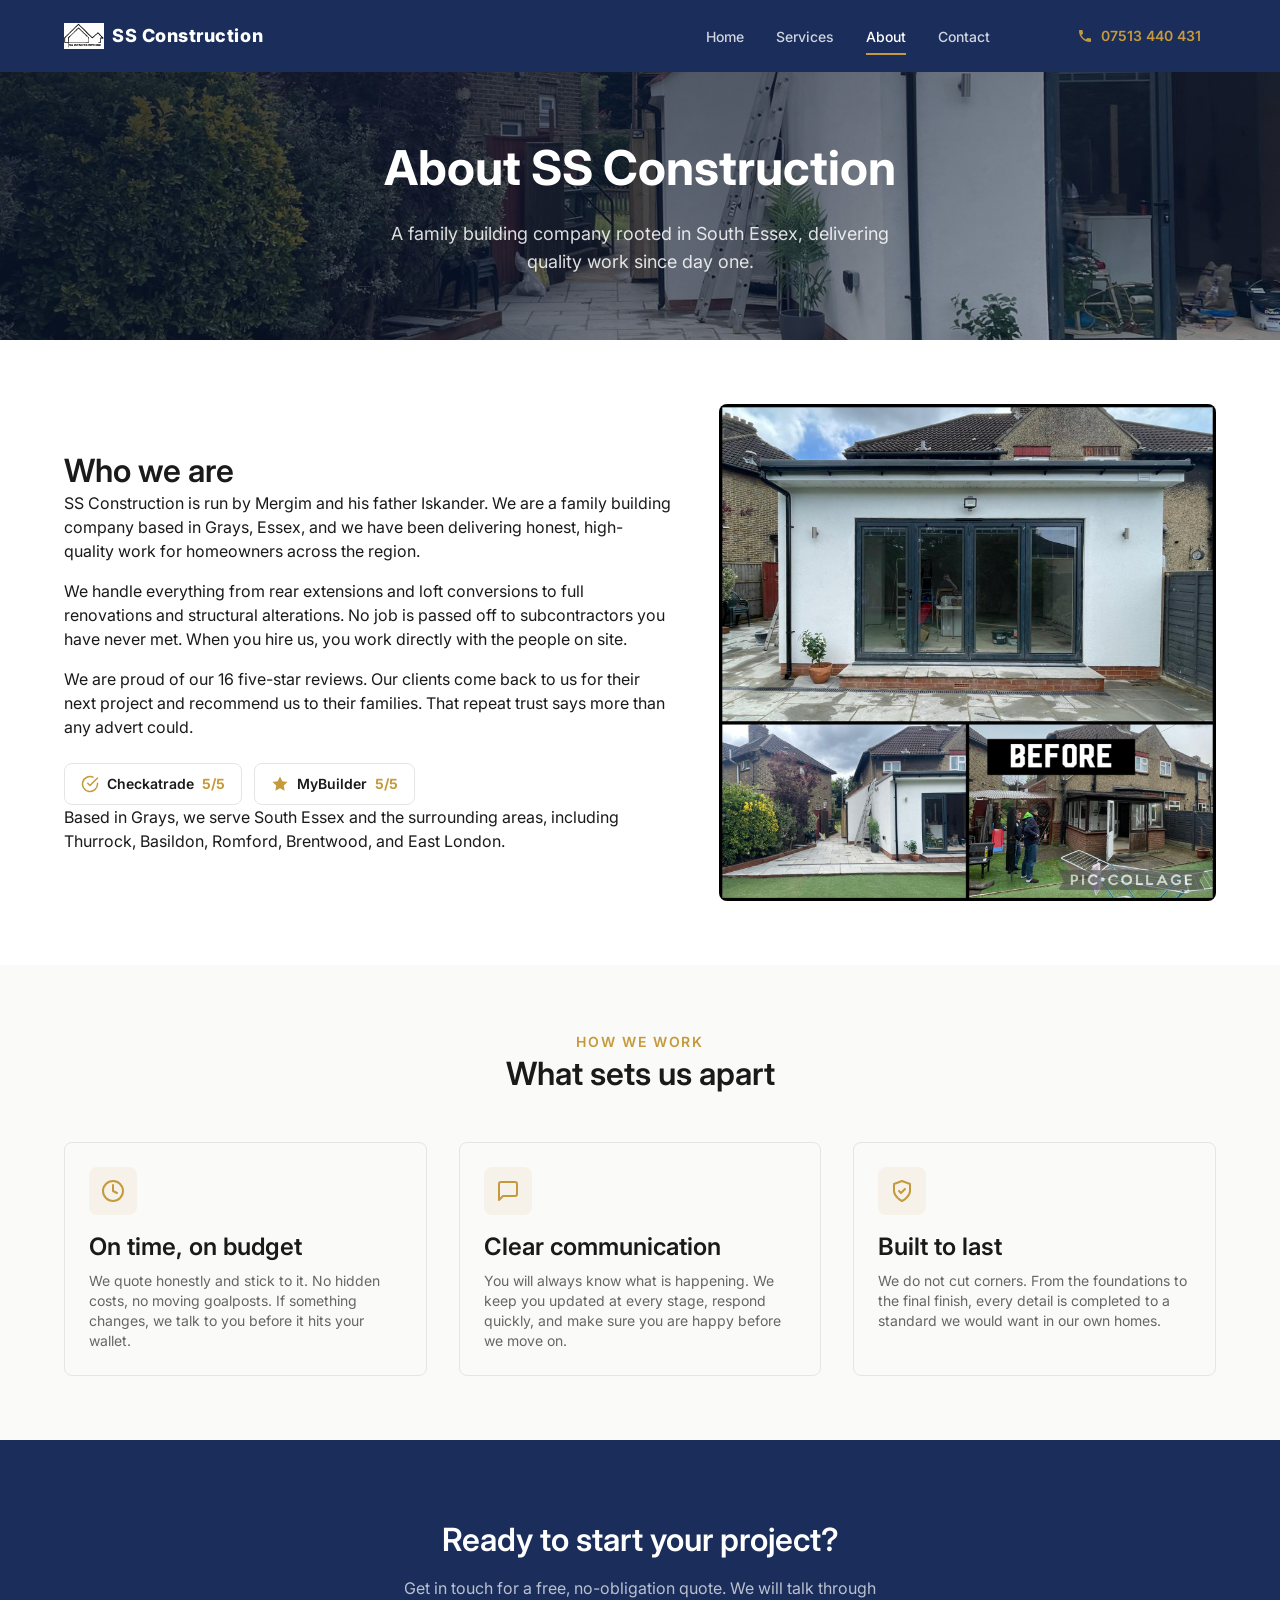
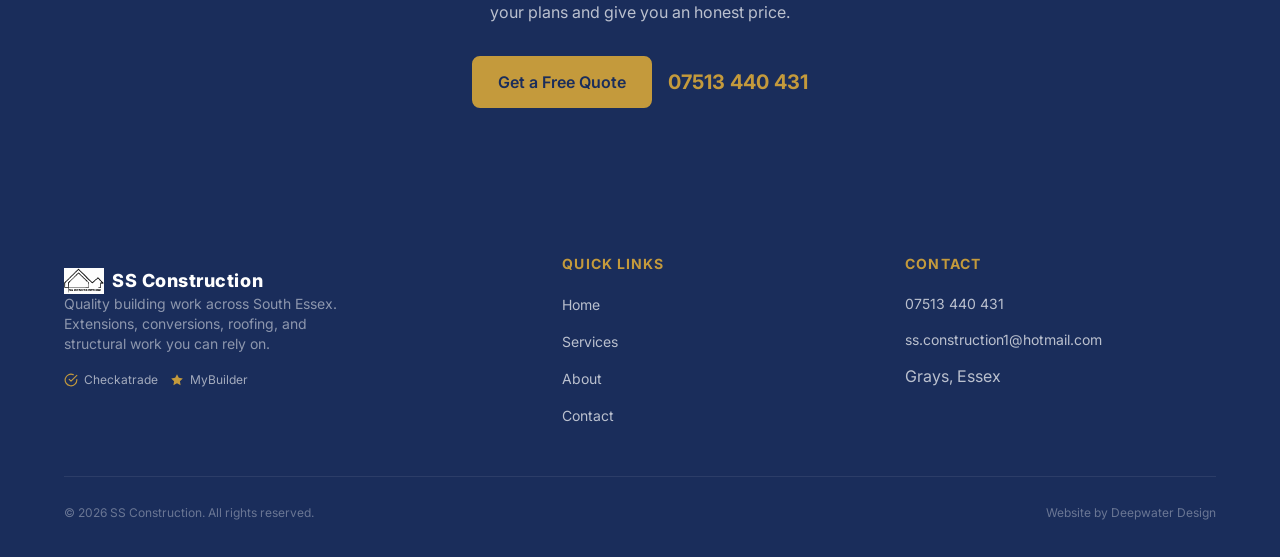
==== commit f99b102e: "Add Checkatrade/MyBuilder links, fix logo scroll, disable form until Web3Forms set up - Trust badges" ====
--- a/about.html
+++ b/about.html
@@ -100,6 +100,16 @@
             <p>We handle everything from rear extensions and loft conversions to full renovations and structural alterations. No job is passed off to subcontractors you have never met. When you hire us, you work directly with the people on site.</p>
             <!-- PLACEHOLDER COPY -->
             <p>We are proud of our 16 five-star reviews. Our clients come back to us for their next project and recommend us to their families. That repeat trust says more than any advert could.</p>
+            <div class="trust-badges trust-badges--light">
+              <a href="https://www.checkatrade.com/trades/ssconstruction1114768" target="_blank" rel="noopener noreferrer" class="trust-badge">
+                <svg aria-hidden="true" viewBox="0 0 24 24" fill="none" stroke="currentColor" stroke-width="2" stroke-linecap="round" stroke-linejoin="round"><path d="M22 11.08V12a10 10 0 11-5.93-9.14"/><polyline points="22 4 12 14.01 9 11.01"/></svg>
+                Checkatrade <span class="trust-badge__rating">5/5</span>
+              </a>
+              <a href="https://www.mybuilder.com/profile/ss_construction_92" target="_blank" rel="noopener noreferrer" class="trust-badge">
+                <svg aria-hidden="true" viewBox="0 0 24 24" fill="currentColor"><path d="M12 2l3.09 6.26L22 9.27l-5 4.87 1.18 6.88L12 17.77l-6.18 3.25L7 14.14 2 9.27l6.91-1.01L12 2z"/></svg>
+                MyBuilder <span class="trust-badge__rating">5/5</span>
+              </a>
+            </div>
             <!-- PLACEHOLDER COPY -->
             <p>Based in Grays, we serve South Essex and the surrounding areas, including Thurrock, Basildon, Romford, Brentwood, and East London.</p>
           </div>
@@ -190,6 +200,16 @@
             <span class="logo__text">SS Construction</span>
           </a>
           <p>Quality building work across South Essex. Extensions, conversions, roofing, and structural work you can rely on.</p>
+          <div class="footer__reviews">
+            <a href="https://www.checkatrade.com/trades/ssconstruction1114768" target="_blank" rel="noopener noreferrer" class="footer__review-link">
+              <svg aria-hidden="true" viewBox="0 0 24 24" fill="none" stroke="currentColor" stroke-width="2" stroke-linecap="round" stroke-linejoin="round"><path d="M22 11.08V12a10 10 0 11-5.93-9.14"/><polyline points="22 4 12 14.01 9 11.01"/></svg>
+              Checkatrade
+            </a>
+            <a href="https://www.mybuilder.com/profile/ss_construction_92" target="_blank" rel="noopener noreferrer" class="footer__review-link">
+              <svg aria-hidden="true" viewBox="0 0 24 24" fill="currentColor"><path d="M12 2l3.09 6.26L22 9.27l-5 4.87 1.18 6.88L12 17.77l-6.18 3.25L7 14.14 2 9.27l6.91-1.01L12 2z"/></svg>
+              MyBuilder
+            </a>
+          </div>
         </div>
 
         <div>
--- a/css/main.css
+++ b/css/main.css
@@ -140,7 +140,7 @@
     right: 0;
     z-index: 100;
     background: var(--brand);
-    transition: box-shadow 0.3s ease;
+    transition: background 0.4s ease, box-shadow 0.4s ease;
   }
 
   .header.is-scrolled {
@@ -174,6 +174,12 @@
     color: var(--white);
   }
 
+  .nav {
+    display: flex;
+    align-items: center;
+    gap: var(--s24);
+  }
+
   .nav__links {
     display: flex;
     align-items: center;
@@ -189,19 +195,21 @@
     font-weight: 500;
     text-decoration: none;
     padding: var(--s8) 0;
-    transition: color 0.2s;
-  }
-
-  .nav__link:hover,
+    border-bottom: 2px solid transparent;
+    transition: color 0.2s, border-color 0.2s;
+  }
+
+  .nav__link:hover {
+    color: var(--white);
+    border-bottom-color: rgba(255,255,255,0.4);
+  }
+
   .nav__link[aria-current="page"] {
     color: var(--white);
-  }
-
-  .nav__link[aria-current="page"] {
-    border-bottom: 2px solid var(--accent);
-    padding-bottom: 6px;
-  }
-
+    border-bottom-color: var(--accent);
+  }
+
+  /* Desktop phone — only the standalone one, never the one inside the menu */
   .nav__phone {
     color: var(--accent);
     font-weight: 600;
@@ -211,11 +219,25 @@
     align-items: center;
     gap: var(--s8);
     white-space: nowrap;
+    margin-left: var(--s16);
+    padding: 6px 14px;
+    border: 1.5px solid transparent;
+    border-radius: var(--radius);
+    transition: border-color 0.3s ease, background 0.3s ease;
+  }
+
+  .nav__phone:hover {
+    border-color: var(--accent);
+    background: rgba(196, 154, 60, 0.1);
+    color: var(--accent);
   }
 
   @media (min-width: 769px) {
     .nav__phone:not(.nav__phone--mobile) { display: flex; }
   }
+
+  /* Mobile phone inside menu — hidden on desktop, shown in slide-out */
+  .nav__phone--mobile { display: none !important; }
 
   .nav__phone svg { width: 16px; height: 16px; }
 
@@ -257,17 +279,19 @@
 
     .nav__toggle { display: block; }
 
-    .nav__phone--mobile {
-      display: flex;
+    .nav__links .nav__phone--mobile {
+      display: flex !important;
       align-items: center;
       gap: var(--s8);
       color: var(--accent);
       font-weight: 600;
       margin-top: auto;
       font-size: var(--body);
+      text-decoration: none;
+      border: none;
     }
 
-    .nav__phone--mobile svg { width: 20px; height: 20px; }
+    .nav__links .nav__phone--mobile svg { width: 20px; height: 20px; }
   }
 
   .nav__overlay {
@@ -408,6 +432,53 @@
 
   .hero__proof svg { color: var(--accent); flex-shrink: 0; }
 
+  /* --- Trust badges --- */
+  .trust-badges {
+    display: flex;
+    flex-wrap: wrap;
+    gap: 12px;
+    margin-top: var(--s24);
+  }
+
+  .trust-badge {
+    display: inline-flex;
+    align-items: center;
+    gap: var(--s8);
+    padding: 8px 16px;
+    border: 1.5px solid rgba(255,255,255,0.2);
+    border-radius: var(--radius);
+    color: var(--white);
+    font-size: var(--small);
+    font-weight: 600;
+    text-decoration: none;
+    transition: border-color 0.3s ease, background 0.3s ease;
+  }
+
+  .trust-badge:hover {
+    border-color: var(--accent);
+    background: rgba(196, 154, 60, 0.1);
+    color: var(--white);
+  }
+
+  .trust-badge svg { width: 18px; height: 18px; color: var(--accent); flex-shrink: 0; }
+
+  .trust-badge__rating {
+    color: var(--accent);
+    font-weight: 700;
+  }
+
+  /* Trust badges on light backgrounds */
+  .trust-badges--light .trust-badge {
+    border-color: var(--border);
+    color: var(--text);
+  }
+
+  .trust-badges--light .trust-badge:hover {
+    border-color: var(--accent);
+    background: rgba(196, 154, 60, 0.06);
+    color: var(--text);
+  }
+
   /* --- Page hero (inner pages) --- */
   .hero--page {
     min-height: auto;
@@ -868,6 +939,27 @@
 
   .footer__line a { color: rgba(255,255,255,0.35); text-decoration: none; }
   .footer__line a:hover { color: var(--accent); }
+
+  .footer__reviews {
+    display: flex;
+    flex-wrap: wrap;
+    gap: 12px;
+    margin-top: var(--s16);
+  }
+
+  .footer__review-link {
+    display: inline-flex;
+    align-items: center;
+    gap: 6px;
+    color: rgba(255,255,255,0.6);
+    font-size: 12px;
+    text-decoration: none;
+    transition: color 0.2s;
+  }
+
+  .footer__review-link:hover { color: var(--accent); }
+
+  .footer__review-link svg { width: 14px; height: 14px; color: var(--accent); }
 
   /* --- Reveal --- */
   @media (prefers-reduced-motion: no-preference) {
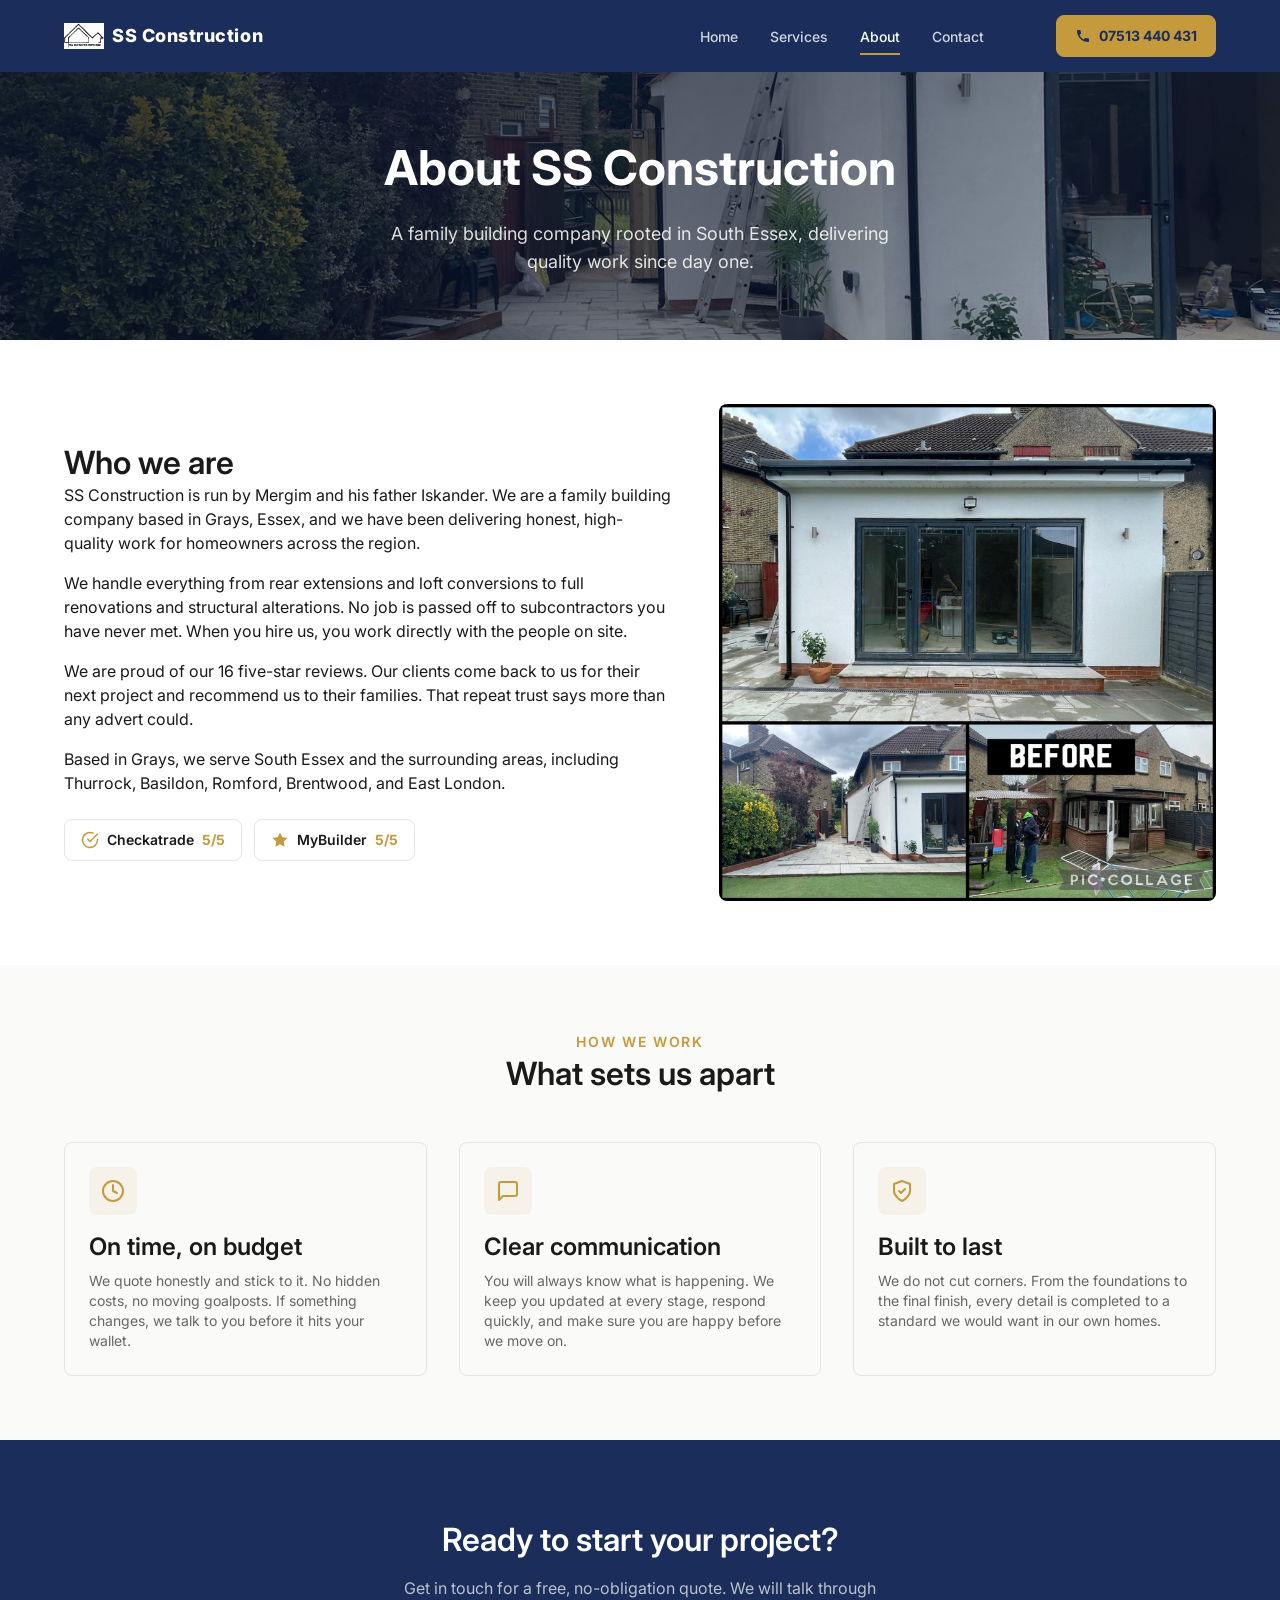
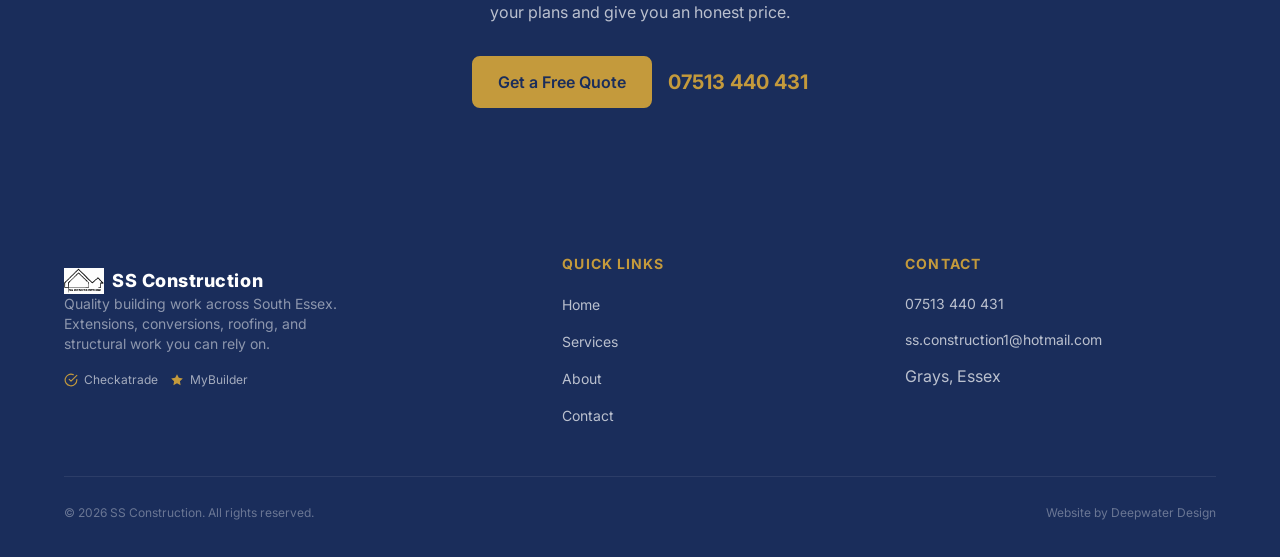
==== commit 7882263c: "Fix mobile nav phone, service image stretch, about page badge placement - Mobile slide-out phone res" ====
--- a/about.html
+++ b/about.html
@@ -100,7 +100,9 @@
             <p>We handle everything from rear extensions and loft conversions to full renovations and structural alterations. No job is passed off to subcontractors you have never met. When you hire us, you work directly with the people on site.</p>
             <!-- PLACEHOLDER COPY -->
             <p>We are proud of our 16 five-star reviews. Our clients come back to us for their next project and recommend us to their families. That repeat trust says more than any advert could.</p>
-            <div class="trust-badges trust-badges--light">
+            <!-- PLACEHOLDER COPY -->
+            <p>Based in Grays, we serve South Essex and the surrounding areas, including Thurrock, Basildon, Romford, Brentwood, and East London.</p>
+            <div class="trust-badges trust-badges--light" style="margin-top: var(--s24);">
               <a href="https://www.checkatrade.com/trades/ssconstruction1114768" target="_blank" rel="noopener noreferrer" class="trust-badge">
                 <svg aria-hidden="true" viewBox="0 0 24 24" fill="none" stroke="currentColor" stroke-width="2" stroke-linecap="round" stroke-linejoin="round"><path d="M22 11.08V12a10 10 0 11-5.93-9.14"/><polyline points="22 4 12 14.01 9 11.01"/></svg>
                 Checkatrade <span class="trust-badge__rating">5/5</span>
@@ -110,8 +112,6 @@
                 MyBuilder <span class="trust-badge__rating">5/5</span>
               </a>
             </div>
-            <!-- PLACEHOLDER COPY -->
-            <p>Based in Grays, we serve South Essex and the surrounding areas, including Thurrock, Basildon, Romford, Brentwood, and East London.</p>
           </div>
           <div class="about-split__img">
             <img
--- a/css/main.css
+++ b/css/main.css
@@ -211,8 +211,8 @@
 
   /* Desktop phone — only the standalone one, never the one inside the menu */
   .nav__phone {
-    color: var(--accent);
-    font-weight: 600;
+    color: var(--brand);
+    font-weight: 700;
     font-size: var(--small);
     text-decoration: none;
     display: none;
@@ -220,15 +220,16 @@
     gap: var(--s8);
     white-space: nowrap;
     margin-left: var(--s16);
-    padding: 6px 14px;
-    border: 1.5px solid transparent;
-    border-radius: var(--radius);
-    transition: border-color 0.3s ease, background 0.3s ease;
+    padding: 8px 18px;
+    background: var(--accent);
+    border: 1.5px solid var(--accent);
+    border-radius: var(--radius);
+    transition: background 0.3s ease, border-color 0.3s ease, color 0.3s ease;
   }
 
   .nav__phone:hover {
+    background: transparent;
     border-color: var(--accent);
-    background: rgba(196, 154, 60, 0.1);
     color: var(--accent);
   }
 
@@ -239,7 +240,7 @@
   /* Mobile phone inside menu — hidden on desktop, shown in slide-out */
   .nav__phone--mobile { display: none !important; }
 
-  .nav__phone svg { width: 16px; height: 16px; }
+  .nav__phone svg { width: 16px; height: 16px; flex-shrink: 0; }
 
   .nav__toggle {
     display: none;
@@ -288,8 +289,13 @@
       margin-top: auto;
       font-size: var(--body);
       text-decoration: none;
+      background: none;
       border: none;
+      padding: var(--s8) 0;
+      border-radius: 0;
     }
+
+    .nav__links .nav__phone--mobile:hover { color: var(--white); }
 
     .nav__links .nav__phone--mobile svg { width: 20px; height: 20px; }
   }
@@ -630,13 +636,15 @@
   .service-block__img {
     border-radius: var(--radius);
     overflow: hidden;
-    aspect-ratio: 4 / 3;
-  }
-
-  .service-block__img img {
     width: 100%;
-    height: 100%;
+    height: auto;
     object-fit: cover;
+  }
+
+  @media (min-width: 769px) {
+    .service-block__img {
+      aspect-ratio: 4 / 3;
+    }
   }
 
   .service-block__body h2 { margin-bottom: var(--s16); }
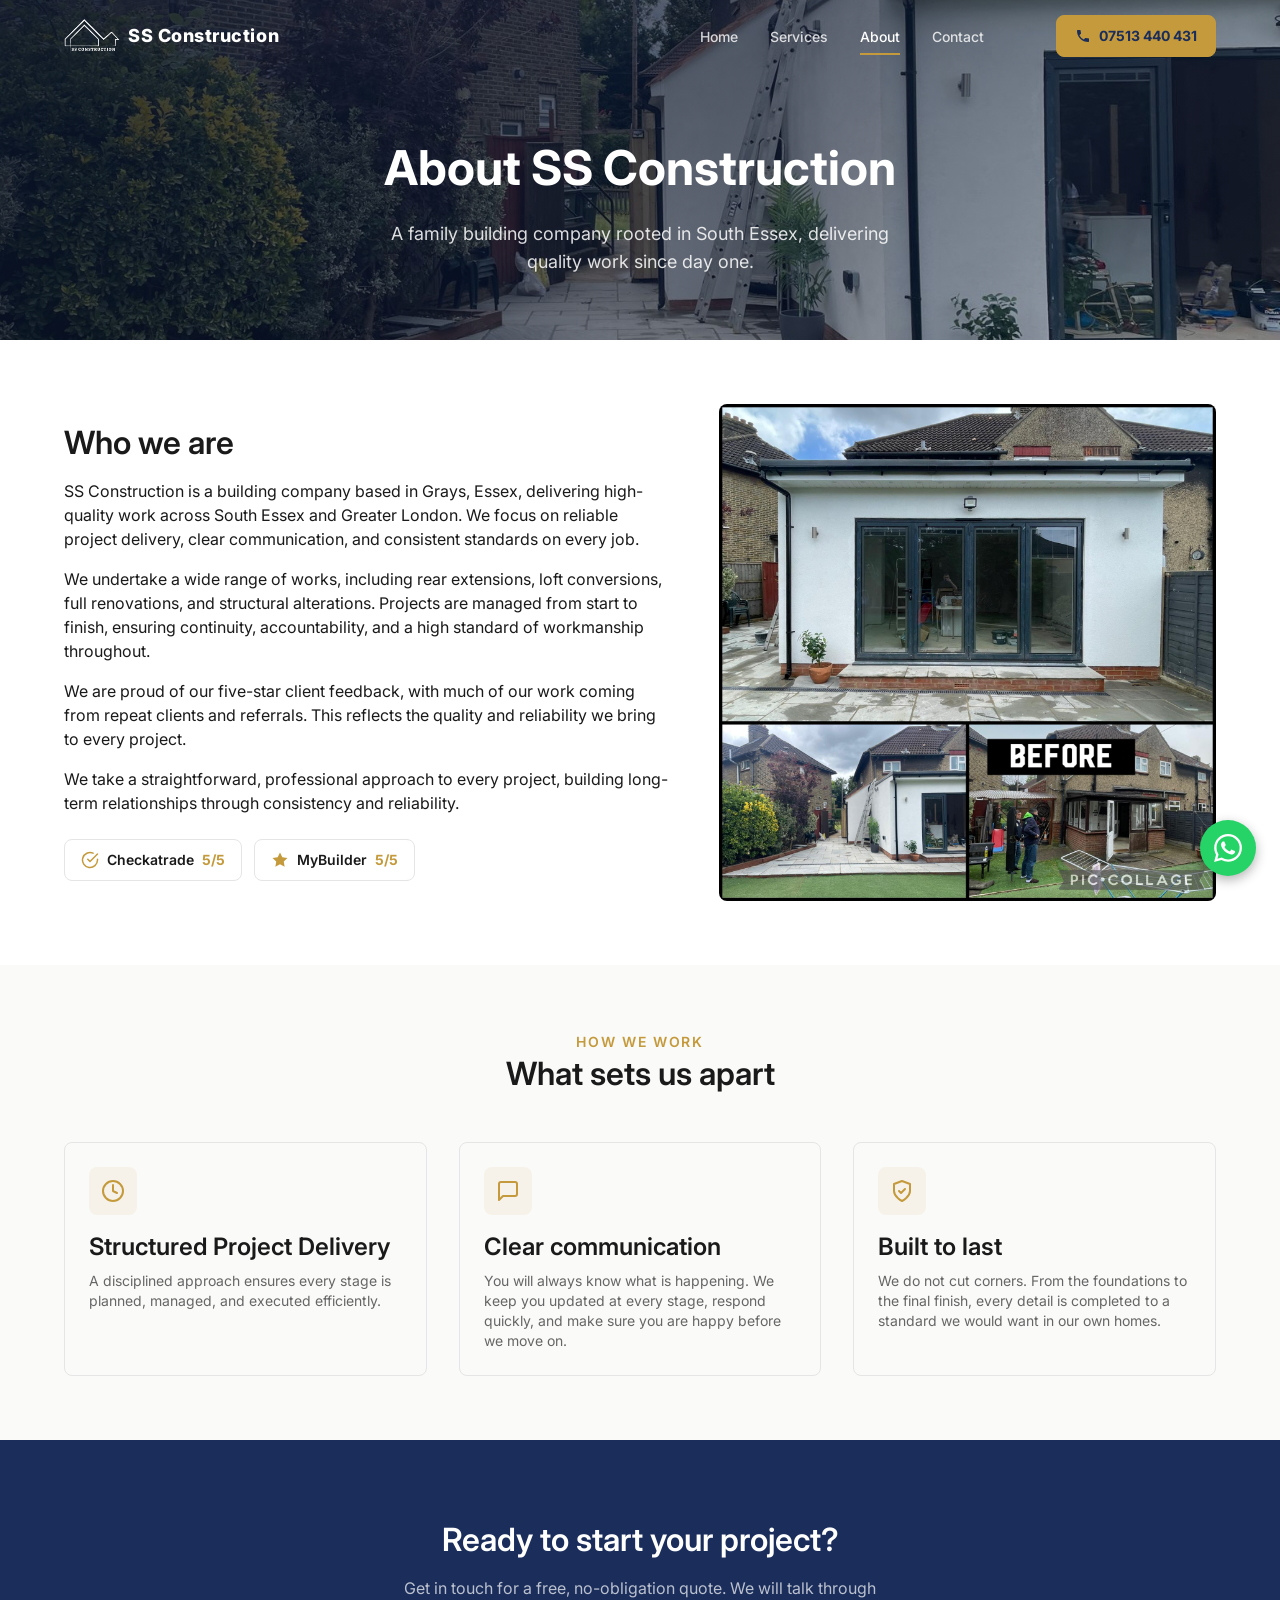
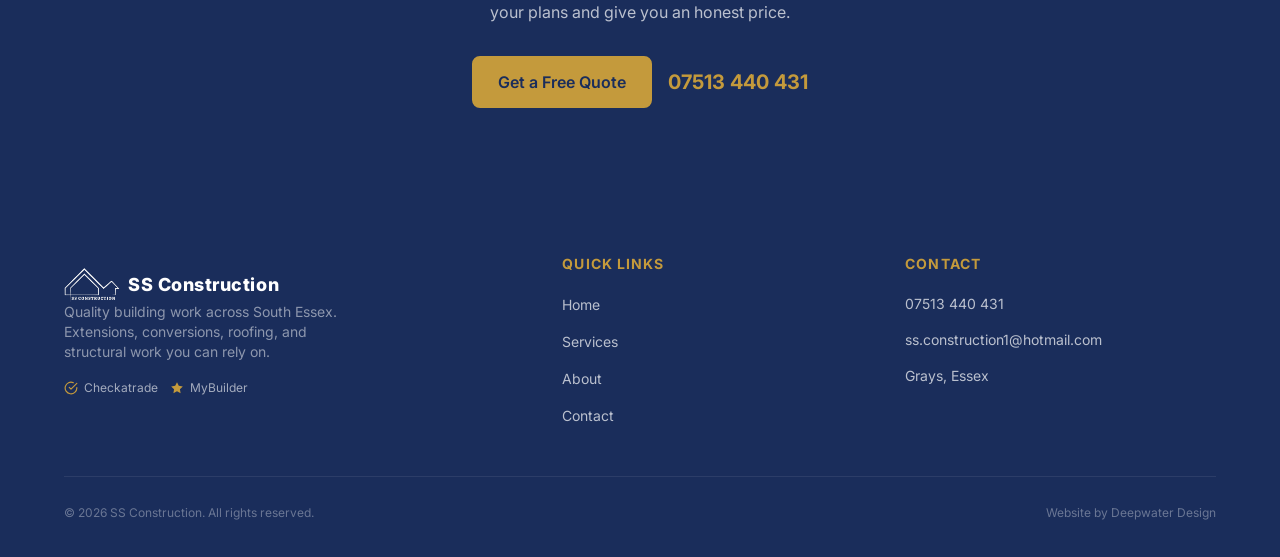
==== commit b606e391: "Client feedback round: copy updates, logo, WhatsApp, form removal - Home: updated areas copy, remove" ====
--- a/about.html
+++ b/about.html
@@ -42,10 +42,10 @@
   <a href="#main-content" class="skip-link">Skip to main content</a>
 
   <!-- Header -->
-  <header class="header">
+  <header class="header header--transparent">
     <div class="container"><div class="header__bar">
       <a href="index.html" class="logo" aria-label="SS Construction home">
-        <img src="images/logo.svg" alt="" class="logo__icon" width="48" height="48" aria-hidden="true">
+        <img src="images/logo-final.png" alt="" class="logo__icon" width="48" height="48" aria-hidden="true">
         <span class="logo__text">SS Construction</span>
       </a>
 
@@ -94,14 +94,10 @@
         <div class="about-split">
           <div class="prose">
             <h2 id="story-heading" data-reveal>Who we are</h2>
-            <!-- PLACEHOLDER COPY -->
-            <p>SS Construction is run by Mergim and his father Iskander. We are a family building company based in Grays, Essex, and we have been delivering honest, high-quality work for homeowners across the region.</p>
-            <!-- PLACEHOLDER COPY -->
-            <p>We handle everything from rear extensions and loft conversions to full renovations and structural alterations. No job is passed off to subcontractors you have never met. When you hire us, you work directly with the people on site.</p>
-            <!-- PLACEHOLDER COPY -->
-            <p>We are proud of our 16 five-star reviews. Our clients come back to us for their next project and recommend us to their families. That repeat trust says more than any advert could.</p>
-            <!-- PLACEHOLDER COPY -->
-            <p>Based in Grays, we serve South Essex and the surrounding areas, including Thurrock, Basildon, Romford, Brentwood, and East London.</p>
+            <p>SS Construction is a building company based in Grays, Essex, delivering high-quality work across South Essex and Greater London. We focus on reliable project delivery, clear communication, and consistent standards on every job.</p>
+            <p>We undertake a wide range of works, including rear extensions, loft conversions, full renovations, and structural alterations. Projects are managed from start to finish, ensuring continuity, accountability, and a high standard of workmanship throughout.</p>
+            <p>We are proud of our five-star client feedback, with much of our work coming from repeat clients and referrals. This reflects the quality and reliability we bring to every project.</p>
+            <p>We take a straightforward, professional approach to every project, building long-term relationships through consistency and reliability.</p>
             <div class="trust-badges trust-badges--light" style="margin-top: var(--s24);">
               <a href="https://www.checkatrade.com/trades/ssconstruction1114768" target="_blank" rel="noopener noreferrer" class="trust-badge">
                 <svg aria-hidden="true" viewBox="0 0 24 24" fill="none" stroke="currentColor" stroke-width="2" stroke-linecap="round" stroke-linejoin="round"><path d="M22 11.08V12a10 10 0 11-5.93-9.14"/><polyline points="22 4 12 14.01 9 11.01"/></svg>
@@ -143,9 +139,8 @@
                 <path d="M12 6v6l4 2"/>
               </svg>
             </div>
-            <h3>On time, on budget</h3>
-            <!-- PLACEHOLDER COPY -->
-            <p>We quote honestly and stick to it. No hidden costs, no moving goalposts. If something changes, we talk to you before it hits your wallet.</p>
+            <h3>Structured Project Delivery</h3>
+            <p>A disciplined approach ensures every stage is planned, managed, and executed efficiently.</p>
           </div>
 
           <div class="feature">
@@ -196,7 +191,7 @@
       <div class="footer__grid">
         <div class="footer__about">
           <a href="index.html" class="logo" aria-label="SS Construction home">
-            <img src="images/logo.svg" alt="" class="logo__icon" width="48" height="48" aria-hidden="true">
+            <img src="images/logo-final.png" alt="" class="logo__icon" width="48" height="48" aria-hidden="true">
             <span class="logo__text">SS Construction</span>
           </a>
           <p>Quality building work across South Essex. Extensions, conversions, roofing, and structural work you can rely on.</p>
@@ -241,6 +236,10 @@
     </div>
   </footer>
 
+  <a href="https://wa.me/447513440431?text=Hi%2C%20I%27d%20like%20to%20enquire%20about%20a%20building%20project" class="whatsapp-float" target="_blank" rel="noopener" aria-label="Chat on WhatsApp">
+    <svg viewBox="0 0 24 24" aria-hidden="true"><path d="M17.472 14.382c-.297-.149-1.758-.867-2.03-.967-.273-.099-.471-.148-.67.15-.197.297-.767.966-.94 1.164-.173.199-.347.223-.644.075-.297-.15-1.255-.463-2.39-1.475-.883-.788-1.48-1.761-1.653-2.059-.173-.297-.018-.458.13-.606.134-.133.298-.347.446-.52.149-.174.198-.298.298-.497.099-.198.05-.371-.025-.52-.075-.149-.669-1.612-.916-2.207-.242-.579-.487-.5-.669-.51-.173-.008-.371-.01-.57-.01-.198 0-.52.074-.792.372-.272.297-1.04 1.016-1.04 2.479 0 1.462 1.065 2.875 1.213 3.074.149.198 2.096 3.2 5.077 4.487.709.306 1.262.489 1.694.625.712.227 1.36.195 1.871.118.571-.085 1.758-.719 2.006-1.413.248-.694.248-1.289.173-1.413-.074-.124-.272-.198-.57-.347m-5.421 7.403h-.004a9.87 9.87 0 01-5.031-1.378l-.361-.214-3.741.982.998-3.648-.235-.374a9.86 9.86 0 01-1.51-5.26c.001-5.45 4.436-9.884 9.888-9.884 2.64 0 5.122 1.03 6.988 2.898a9.825 9.825 0 012.893 6.994c-.003 5.45-4.437 9.884-9.885 9.884m8.413-18.297A11.815 11.815 0 0012.05 0C5.495 0 .16 5.335.157 11.892c0 2.096.547 4.142 1.588 5.945L.057 24l6.305-1.654a11.882 11.882 0 005.683 1.448h.005c6.554 0 11.89-5.335 11.893-11.893a11.821 11.821 0 00-3.48-8.413z"/></svg>
+  </a>
+
   <!-- Scripts -->
   <script src="js/nav.js" type="module"></script>
   <script src="js/reveal.js" type="module"></script>
--- a/css/main.css
+++ b/css/main.css
@@ -112,6 +112,7 @@
   }
 
   .prose { max-width: 700px; }
+  .prose h2 { margin-bottom: var(--s16); }
   .prose p + p { margin-top: var(--s16); }
 }
 
@@ -165,7 +166,7 @@
     flex-shrink: 0;
   }
 
-  .logo__icon { width: 40px; height: auto; }
+  .logo__icon { width: 56px; height: auto; }
 
   .logo__text {
     font-size: 18px;
@@ -495,7 +496,7 @@
   .hero--page .hero__inner {
     max-width: 700px;
     margin: 0 auto;
-    padding: 0;
+    padding: 0 var(--gutter);
   }
 
   .hero--page .hero__sub { margin: 0 auto; }
@@ -933,6 +934,11 @@
   }
 
   .footer address a:hover { color: var(--accent); }
+
+  .footer address span {
+    color: rgba(255,255,255,0.7);
+    font-size: var(--small);
+  }
 
   .footer__line {
     border-top: 1px solid rgba(255,255,255,0.08);
@@ -984,6 +990,33 @@
   }
 }
 
+  /* WhatsApp floating button */
+  .whatsapp-float {
+    position: fixed;
+    bottom: var(--s24);
+    right: var(--s24);
+    z-index: 100;
+    width: 56px;
+    height: 56px;
+    background: #25d366;
+    border-radius: 50%;
+    display: flex;
+    align-items: center;
+    justify-content: center;
+    box-shadow: 0 4px 12px rgba(0, 0, 0, 0.3);
+    transition: transform 0.2s ease;
+    text-decoration: none;
+  }
+
+  .whatsapp-float:hover { transform: scale(1.08); }
+
+  .whatsapp-float svg {
+    width: 28px;
+    height: 28px;
+    fill: #ffffff;
+  }
+}
+
 /* ---------- UTILITIES ---------- */
 @layer utilities {
   .sr-only {
